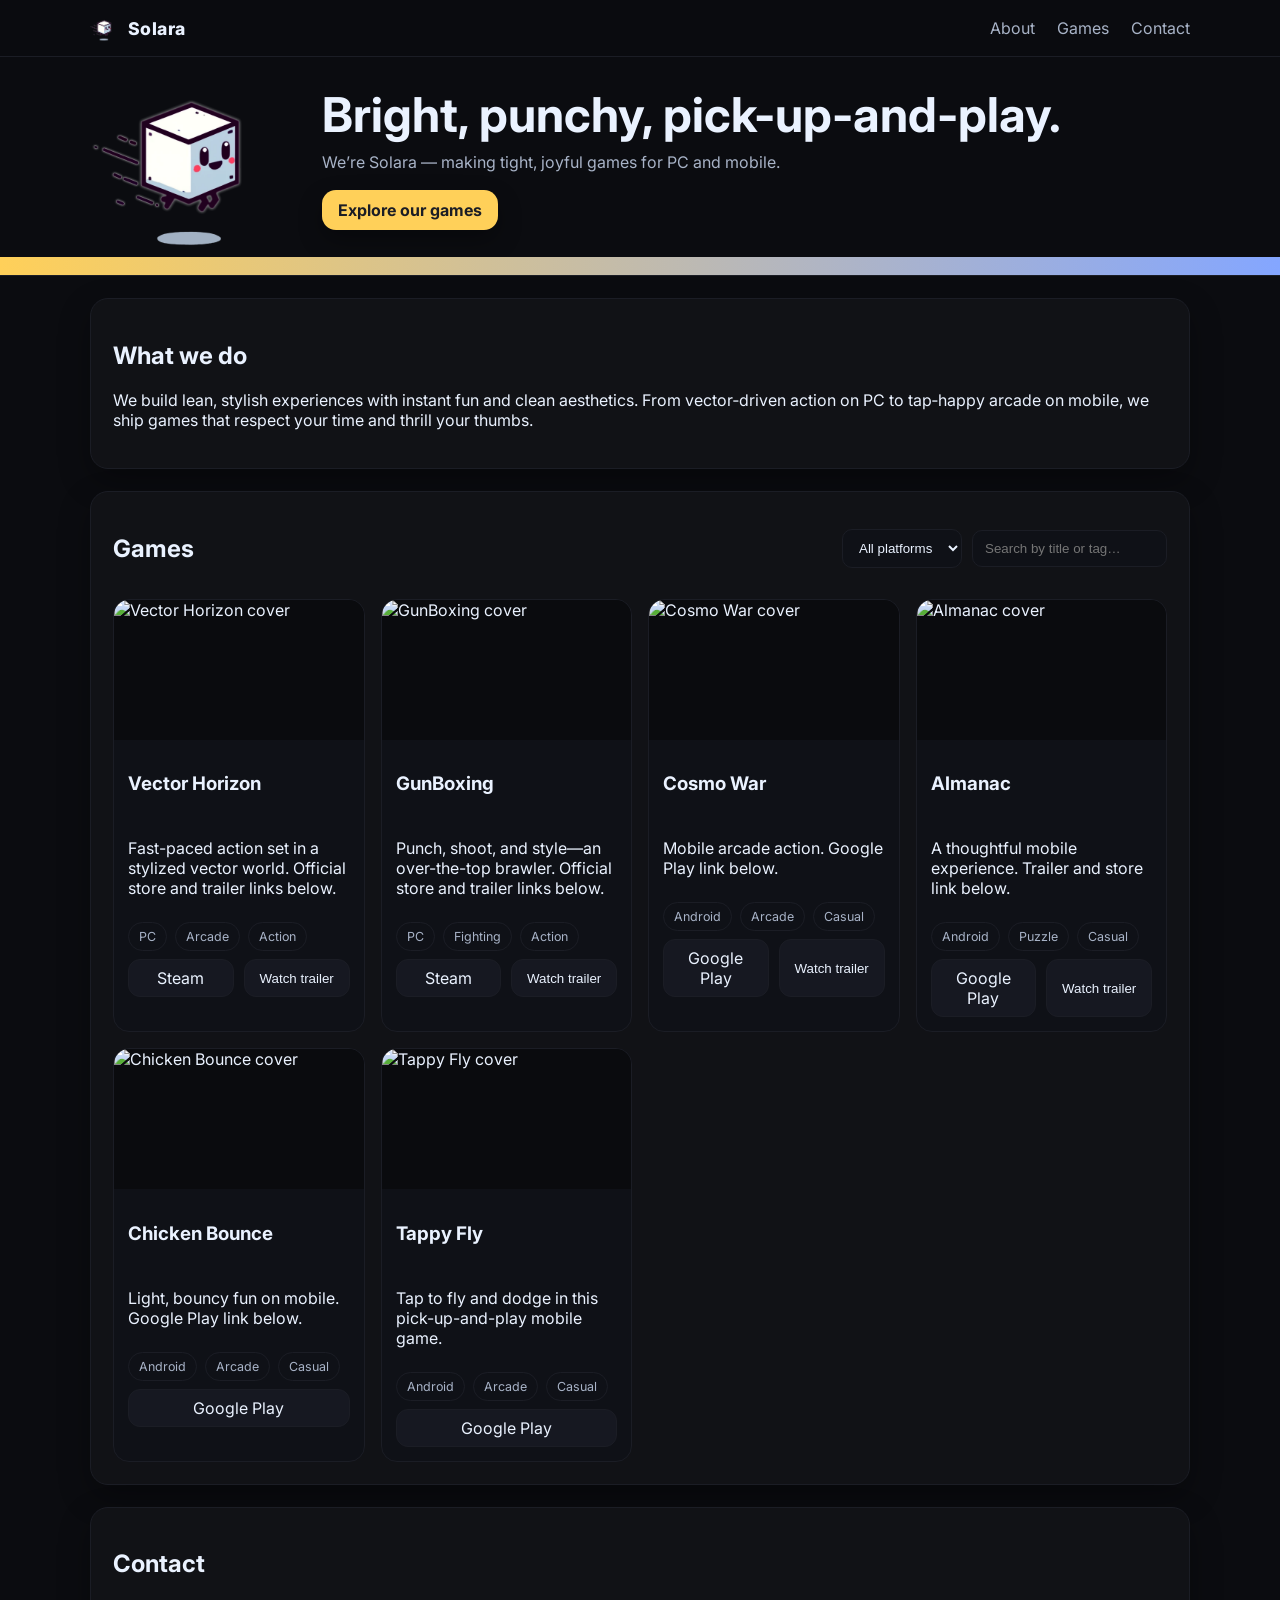
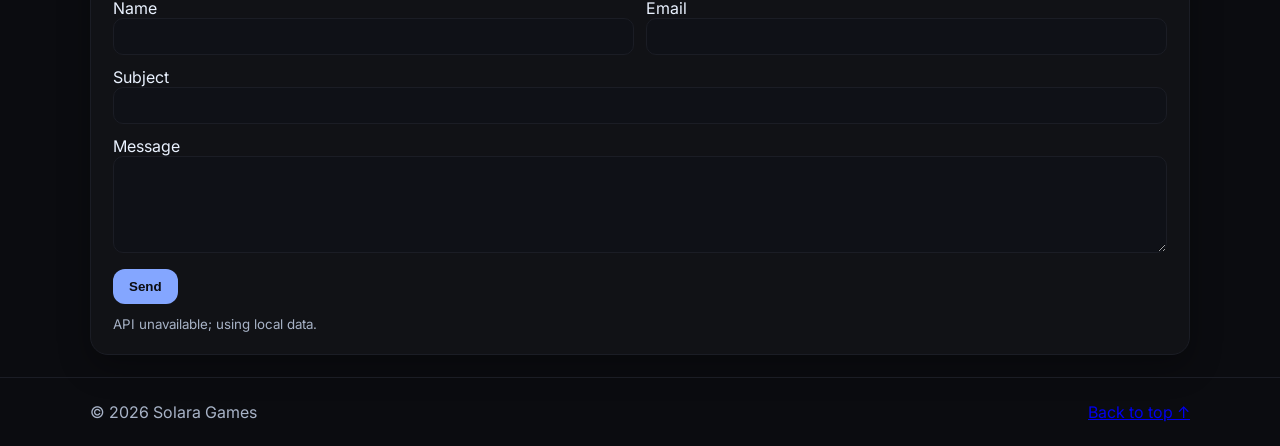
==== index.html @ 43b6ce70 "logo changes" ====
<!DOCTYPE html>
<html lang="en">

<head>
  <meta charset="UTF-8" />
  <meta name="viewport" content="width=device-width, initial-scale=1" />
  <title>Solara Games</title>
  <link rel="icon" sizes="32x32" href="assets/favicon-32.png" type="image/png">
  <link rel="icon" sizes="16x16" href="assets/favicon-16.png" type="image/png">
  <link rel="shortcut icon" href="assets/favicon.ico" type="image/x-icon">
  <link rel="preconnect" href="https://fonts.googleapis.com">
  <link rel="preconnect" href="https://fonts.gstatic.com" crossorigin>
  <link href="https://fonts.googleapis.com/css2?family=Inter:wght@300;400;600;800&display=swap" rel="stylesheet">
  <link rel="stylesheet" href="assets/styles.css" />
  <script defer src="config.js"></script>
  <script defer src="assets/app.js"></script>
</head>

<body>
  <header class="site-header">
    <div class="container nav">
      <div class="brand">
        <div class="brand">
          <img src="assets/solara-logo.png" alt="Solara logo" class="logo-img">
          <span class="name">Solara</span>
        </div>

      </div>
      <nav>
        <a href="#about">About</a>
        <a href="#games">Games</a>
        <a href="#contact">Contact</a>
      </nav>
    </div>
  </header>

<section class="hero">
  <div class="container">
    <img src="assets/solara-hero.png" alt="Solara Games logo" class="hero-logo">
    
    <div class="hero-text">
      <h1>Bright, punchy, pick-up-and-play.</h1>
      <p>We’re Solara — making tight, joyful games for PC and mobile.</p>
      <a class="cta" href="#games">Explore our games</a>
    </div>
  </div>
  <div class="gradient"></div>
</section>


  <main class="container">
    <section id="about" class="card">
      <h2>What we do</h2>
      <p>We build lean, stylish experiences with instant fun and clean aesthetics. From
        vector‑driven action on PC to tap‑happy arcade on mobile, we ship games that respect your time and thrill your
        thumbs.</p>
    </section>

    <section id="games" class="card">
      <div class="section-head">
        <h2>Games</h2>
        <div class="filters">
          <select id="platformFilter">
            <option value="">All platforms</option>
            <option value="PC">PC</option>
            <option value="Android">Android</option>
          </select>
          <input id="searchInput" type="search" placeholder="Search by title or tag…" />
        </div>
      </div>
      <div id="gamesGrid" class="grid"></div>
    </section>

    <section id="contact" class="card">
      <h2>Contact</h2>
      <form id="contactForm" class="contact-form">
        <div class="row">
          <label>Name
            <input name="name" required />
          </label>
          <label>Email
            <input name="email" type="email" required />
          </label>
        </div>
        <label>Subject
          <input name="subject" required />
        </label>
        <label>Message
          <textarea name="message" rows="5" required></textarea>
        </label>
        <button type="submit">Send</button>
        <small class="muted" id="contactHint">This form uses your API if configured, otherwise it won’t send.</small>
      </form>
    </section>
  </main>

  <footer class="site-footer">
    <div class="container">
      <span>© <span id="year"></span> Solara Games</span>
      <a href="#games">Back to top ↑</a>
    </div>
  </footer>

  <!-- Trailer modal -->
  <dialog id="trailerModal">
    <div class="modal-content">
      <button id="closeModal" aria-label="Close">✕</button>
      <div class="video-wrap">
        <iframe id="ytFrame" src="" title="YouTube video" frameborder="0"
          allow="accelerometer; autoplay; clipboard-write; encrypted-media; gyroscope; picture-in-picture; web-share"
          allowfullscreen></iframe>
      </div>
    </div>
  </dialog>
</body>

</html>
---- assets/styles.css ----
/* Minimal, clean aesthetic */
:root {
  --bg: #0b0c10;
  --card: #111216;
  --text: #eaf2ff;
  --muted: #a8b3c7;
  --brand: #ffd059;
  --brand-2: #84a6ff;
  --border: #1b1d25;
  --shadow: rgba(0,0,0,.3);
}

* { box-sizing: border-box; }
html, body { margin: 0; padding: 0; font-family: Inter, system-ui, -apple-system, Segoe UI, Roboto, Arial, sans-serif; background: var(--bg); color: var(--text); }

.container { width: min(1100px, 92vw); margin: 0 auto; }

.site-header {
  position: sticky; top: 0; backdrop-filter: blur(8px);
  background: color-mix(in oklab, var(--bg) 85%, transparent);
  border-bottom: 1px solid var(--border);
  z-index: 10;
}
.site-header .nav { display: flex; align-items: center; justify-content: space-between; padding: 14px 0; }
.brand { display: flex; align-items: center; gap: 10px; font-weight: 800; letter-spacing: .4px; }
.brand .logo { font-size: 1.3rem; }
.brand .name { font-size: 1.1rem; }
.site-header nav a { color: var(--muted); text-decoration: none; margin-left: 18px; }
.site-header nav a:hover { color: var(--text); }

.hero {
  position: relative; overflow: hidden; border-bottom: 1px solid var(--border);
}
/* .hero .container { padding: 82px 0 64px; } */
.hero h1 { font-size: clamp(1.8rem, 2.6vw + 1rem, 3rem); margin: 0 0 8px; }
.hero p { color: var(--muted); margin: 0 0 18px; max-width: 650px; }
.cta { display: inline-block; padding: 10px 16px; border-radius: 14px; background: var(--brand);
  color: #1b1d25; font-weight: 700; text-decoration: none; box-shadow: 0 10px 24px var(--shadow); }
.cta:hover { transform: translateY(-1px); }

.hero .gradient {
  height: 18px;
  background: linear-gradient(90deg, var(--brand), var(--brand-2));
  filter: blur(.5px);
}

.card {
  background: var(--card);
  border: 1px solid var(--border);
  border-radius: 18px;
  padding: 22px;
  margin: 22px 0;
  box-shadow: 0 12px 32px var(--shadow);
}

.section-head {
  display: flex; align-items: center; justify-content: space-between; gap: 12px; flex-wrap: wrap;
}
.filters { display: flex; gap: 10px; align-items: center; }
.filters select, .filters input {
  background: #0f1117; color: var(--text); border: 1px solid var(--border); border-radius: 10px; padding: 10px 12px;
}

.grid {
  display: grid;
  grid-template-columns: repeat(auto-fit, minmax(240px, 1fr));
  gap: 16px;
  margin-top: 16px;
}

.game-card {
  background: #0f1117;
  border: 1px solid var(--border);
  border-radius: 16px;
  overflow: hidden;
  display: flex; flex-direction: column;
}
.game-card img {
  width: 100%; height: 140px; object-fit: cover; background: #0a0b0e;
}
.game-card .content { padding: 14px; display: flex; flex-direction: column; gap: 8px; }
.badges { display: flex; gap: 8px; flex-wrap: wrap; }
.badge {
  font-size: .78rem; padding: 6px 10px; border-radius: 999px; border: 1px solid var(--border); color: var(--muted);
}
.actions { margin-top: auto; display: flex; gap: 10px; }
.actions a, .actions button {
  flex: 1; text-align: center; text-decoration: none; background: #161821; color: var(--text);
  border: 1px solid var(--border); border-radius: 12px; padding: 8px 12px; cursor: pointer;
}
.actions a:hover, .actions button:hover { background: #1b1e2a; }

.contact-form { display: flex; flex-direction: column; gap: 12px; }
.contact-form .row { display: grid; grid-template-columns: 1fr 1fr; gap: 12px; }
.contact-form input, .contact-form textarea {
  width: 100%; background: #0f1117; color: var(--text); border: 1px solid var(--border); border-radius: 10px; padding: 10px 12px;
}
.contact-form button {
  align-self: start; padding: 10px 16px; border-radius: 12px; background: var(--brand-2);
  color: #0b0c10; border: none; font-weight: 700; cursor: pointer;
}
.contact-form button:hover { filter: brightness(1.05); }
.muted { color: var(--muted); }

.site-footer {
  border-top: 1px solid var(--border);
  color: var(--muted);
}
.site-footer .container { display: flex; align-items: center; justify-content: space-between; padding: 24px 0; }

/* Modal */
#trailerModal::backdrop { background: rgba(0,0,0,.7); }
#trailerModal { border: none; width: min(940px, 94vw); background: transparent; }
.modal-content { background: var(--card); border: 1px solid var(--border); border-radius: 16px; padding: 0; overflow: hidden; }
#closeModal { position: absolute; margin: 10px; right: 10px; z-index: 2; border: 1px solid var(--border); border-radius: 99px; background: #0f1117; color: var(--text); cursor: pointer; }
.video-wrap { position: relative; padding-top: 56.25%; }
.video-wrap iframe { position: absolute; inset: 0; width: 100%; height: 100%; }

@media (max-width: 680px) {
  .contact-form .row { grid-template-columns: 1fr; }
}

.logo-img {
  height: 28px; /* adjust as needed */
  width: auto;
}

/* .hero-logo {
  max-height: 200px; 
  display: block;
  margin: 0 auto 1.5rem auto; 
} */

.hero .container {
  display: flex;
  align-items: center; /* vertically center the image & text */
  gap: 2rem; /* space between image and text */
}

.hero-logo {
  max-height: 200px;
  margin: 0; /* remove auto-centering from before */
}

.hero-text {
  flex: 1; /* let the text take up remaining space */
}
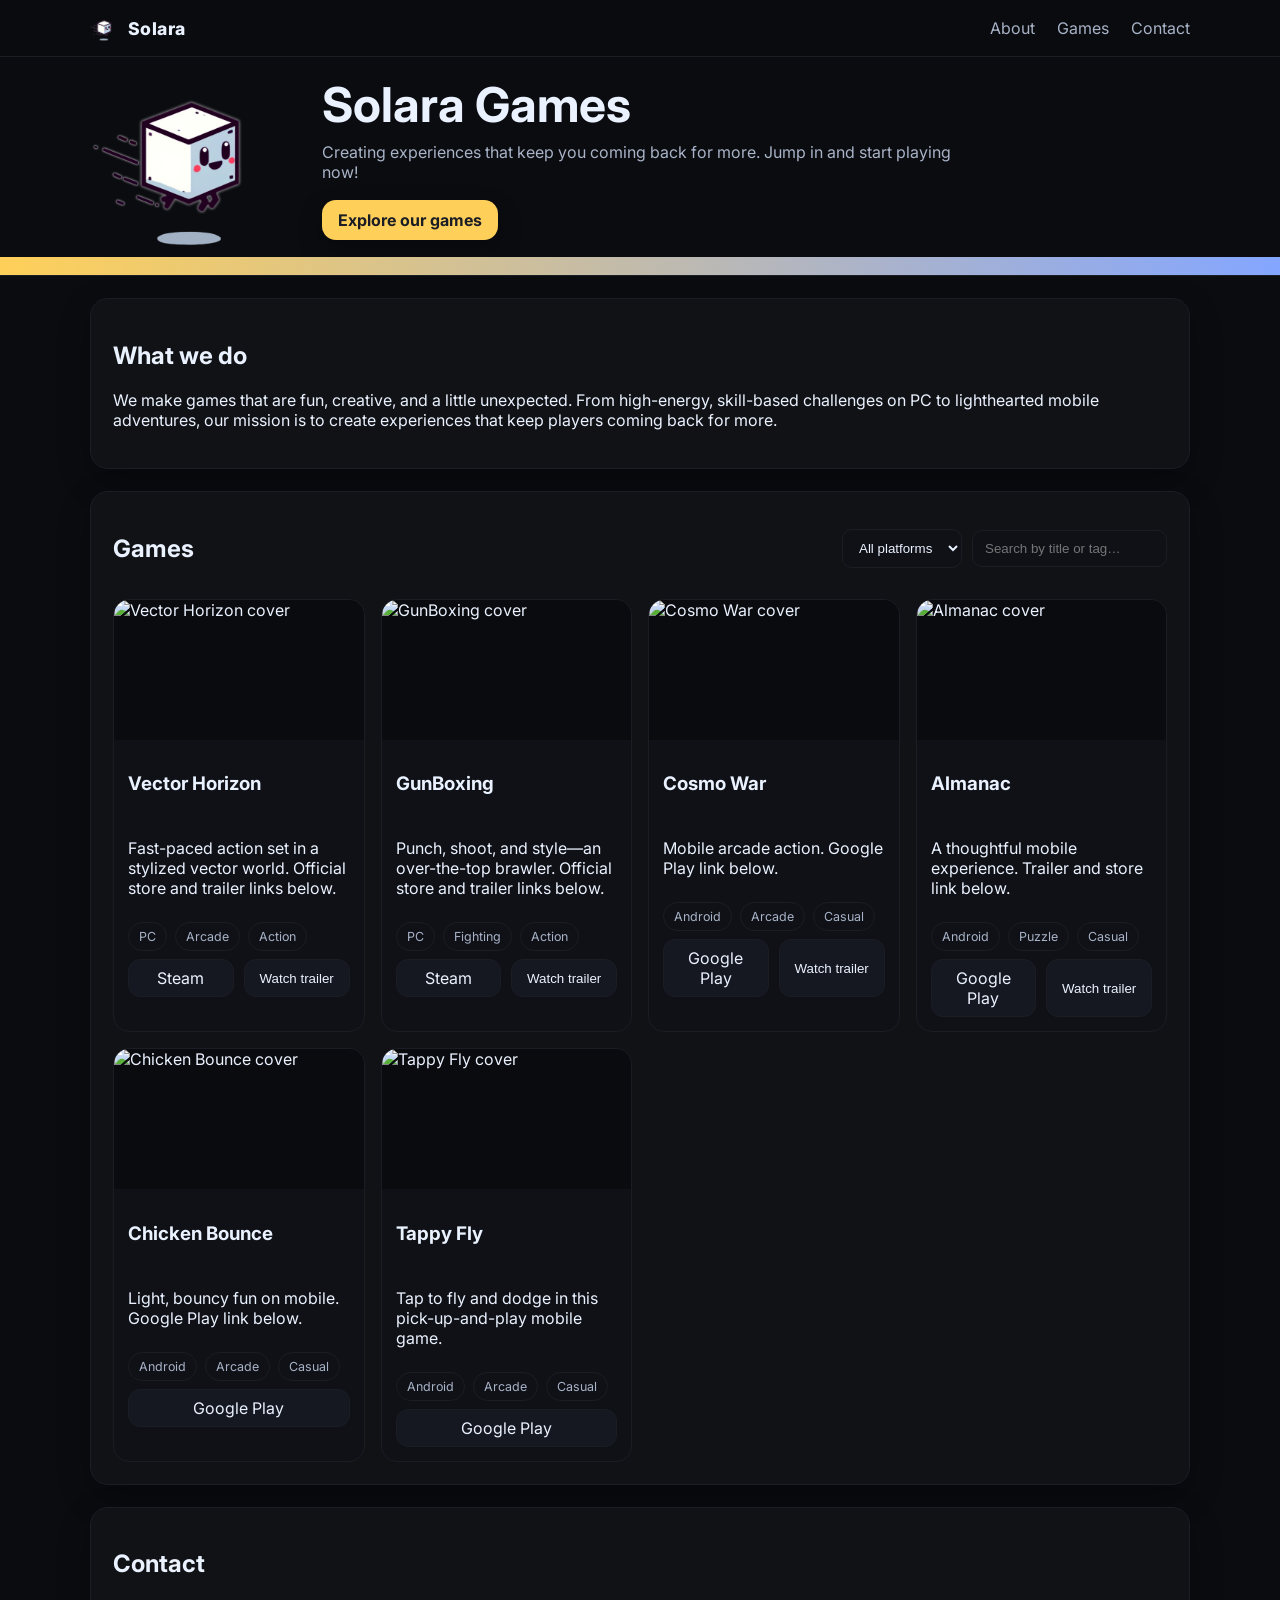
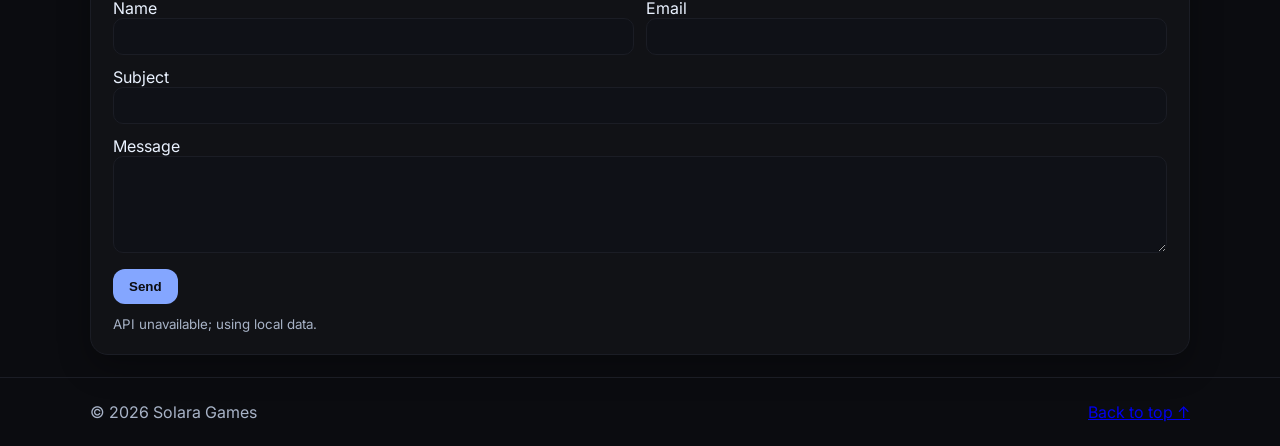
==== commit 21494836: "updated creative texts" ====
--- a/index.html
+++ b/index.html
@@ -39,8 +39,8 @@
     <img src="assets/solara-hero.png" alt="Solara Games logo" class="hero-logo">
     
     <div class="hero-text">
-      <h1>Bright, punchy, pick-up-and-play.</h1>
-      <p>We’re Solara — making tight, joyful games for PC and mobile.</p>
+      <h1>Solara Games</h1>
+      <p>Creating experiences that keep you coming back for more. Jump in and start playing now!</p>
       <a class="cta" href="#games">Explore our games</a>
     </div>
   </div>
@@ -51,9 +51,7 @@
   <main class="container">
     <section id="about" class="card">
       <h2>What we do</h2>
-      <p>We build lean, stylish experiences with instant fun and clean aesthetics. From
-        vector‑driven action on PC to tap‑happy arcade on mobile, we ship games that respect your time and thrill your
-        thumbs.</p>
+      <p>We make games that are fun, creative, and a little unexpected. From high-energy, skill-based challenges on PC to lighthearted mobile adventures, our mission is to create experiences that keep players coming back for more.</p>
     </section>
 
     <section id="games" class="card">
@@ -114,4 +112,4 @@
   </dialog>
 </body>
 
-</html>+</html>
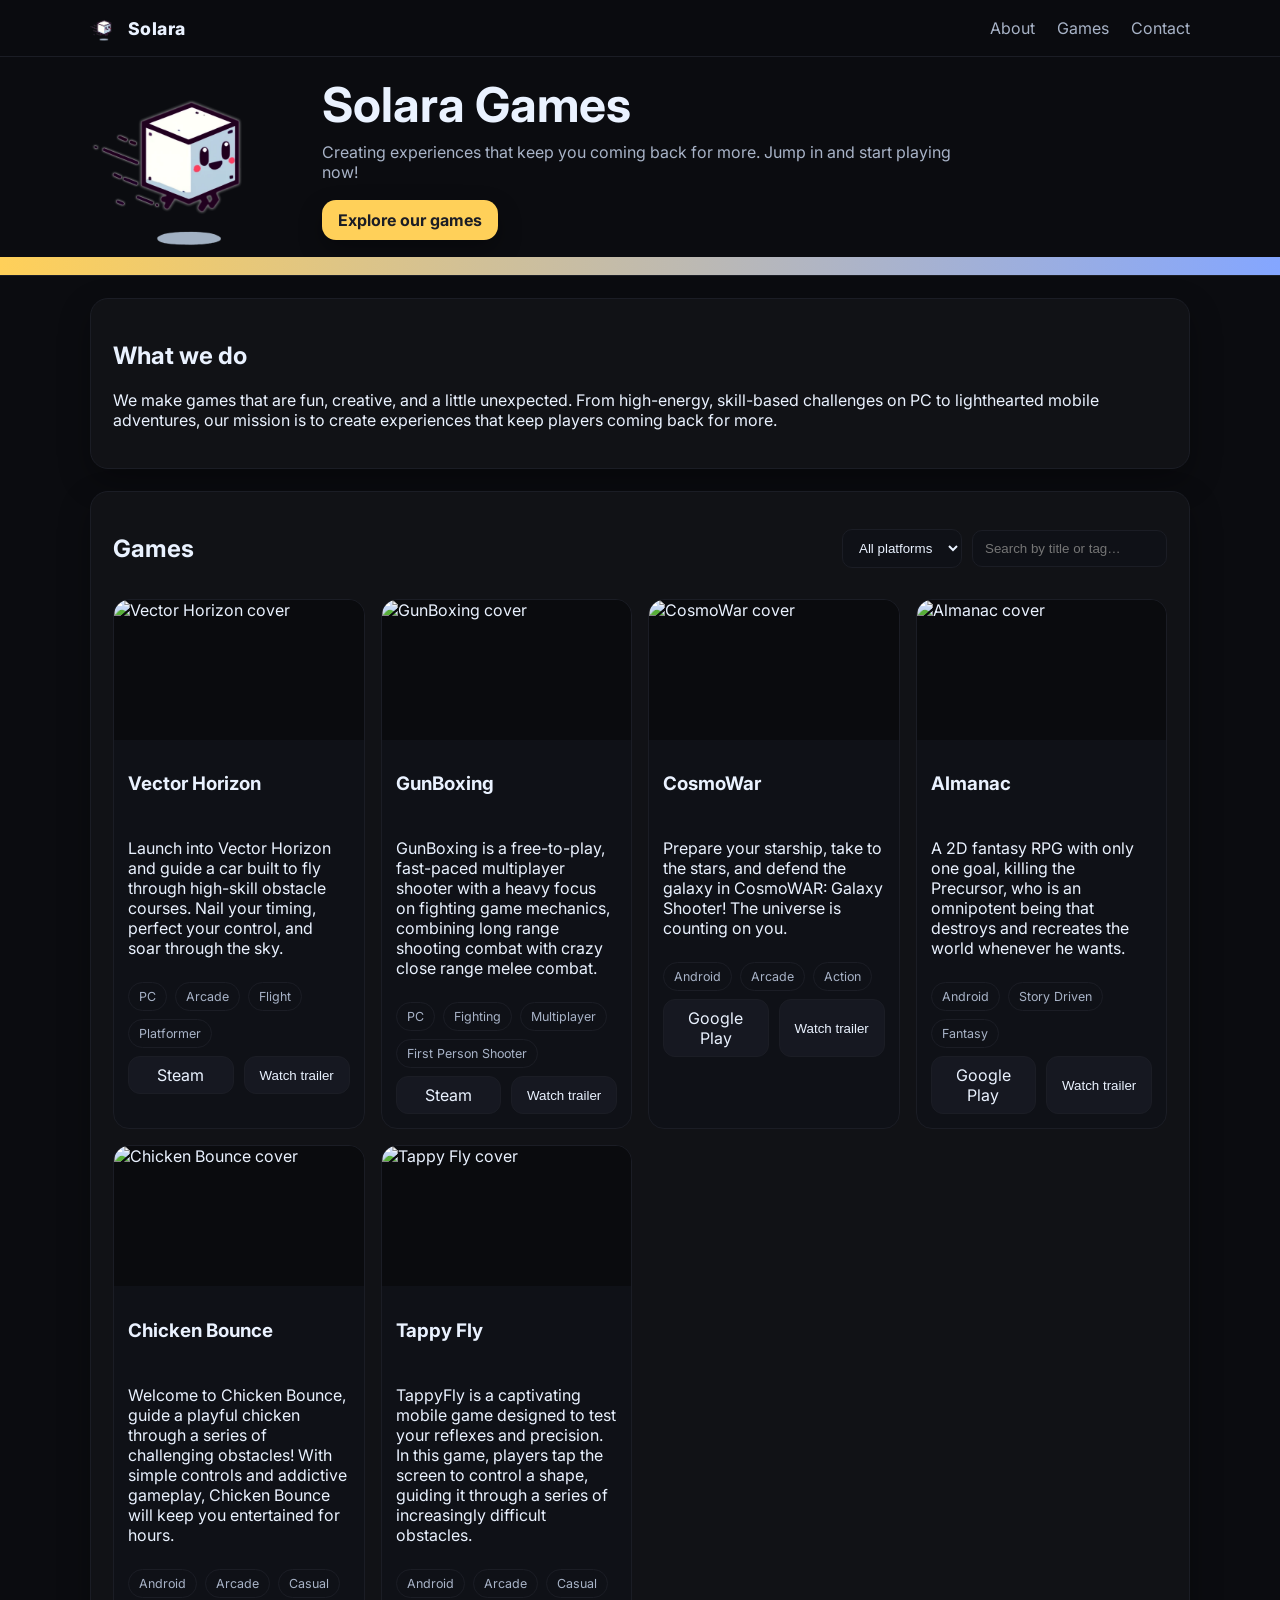
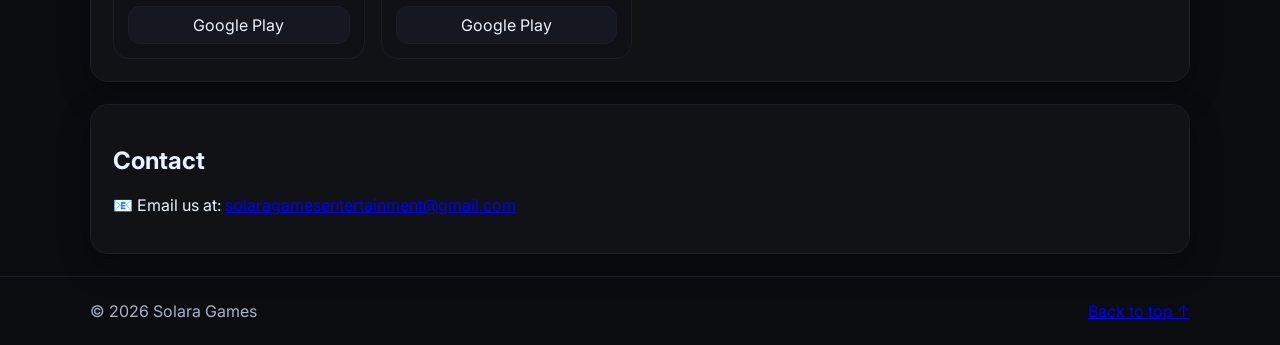
==== commit 5970deda: "removed backend dependency" ====
--- a/index.html
+++ b/index.html
@@ -34,24 +34,26 @@
     </div>
   </header>
 
-<section class="hero">
-  <div class="container">
-    <img src="assets/solara-hero.png" alt="Solara Games logo" class="hero-logo">
-    
-    <div class="hero-text">
-      <h1>Solara Games</h1>
-      <p>Creating experiences that keep you coming back for more. Jump in and start playing now!</p>
-      <a class="cta" href="#games">Explore our games</a>
+  <section class="hero">
+    <div class="container">
+      <img src="assets/solara-hero.png" alt="Solara Games logo" class="hero-logo">
+
+      <div class="hero-text">
+        <h1>Solara Games</h1>
+        <p>Creating experiences that keep you coming back for more. Jump in and start playing now!</p>
+        <a class="cta" href="#games">Explore our games</a>
+      </div>
     </div>
-  </div>
-  <div class="gradient"></div>
-</section>
+    <div class="gradient"></div>
+  </section>
 
 
   <main class="container">
     <section id="about" class="card">
       <h2>What we do</h2>
-      <p>We make games that are fun, creative, and a little unexpected. From high-energy, skill-based challenges on PC to lighthearted mobile adventures, our mission is to create experiences that keep players coming back for more.</p>
+      <p>We make games that are fun, creative, and a little unexpected. From high-energy, skill-based challenges on PC
+        to lighthearted mobile adventures, our mission is to create experiences that keep players coming back for more.
+      </p>
     </section>
 
     <section id="games" class="card">
@@ -71,24 +73,11 @@
 
     <section id="contact" class="card">
       <h2>Contact</h2>
-      <form id="contactForm" class="contact-form">
-        <div class="row">
-          <label>Name
-            <input name="name" required />
-          </label>
-          <label>Email
-            <input name="email" type="email" required />
-          </label>
-        </div>
-        <label>Subject
-          <input name="subject" required />
-        </label>
-        <label>Message
-          <textarea name="message" rows="5" required></textarea>
-        </label>
-        <button type="submit">Send</button>
-        <small class="muted" id="contactHint">This form uses your API if configured, otherwise it won’t send.</small>
-      </form>
+      <p>📧 Email us at:
+        <a href="mailto:solaragamesentertainment@gmail.com">
+          solaragamesentertainment@gmail.com
+        </a>
+      </p>
     </section>
   </main>
 
@@ -112,4 +101,4 @@
   </dialog>
 </body>
 
-</html>
+</html>
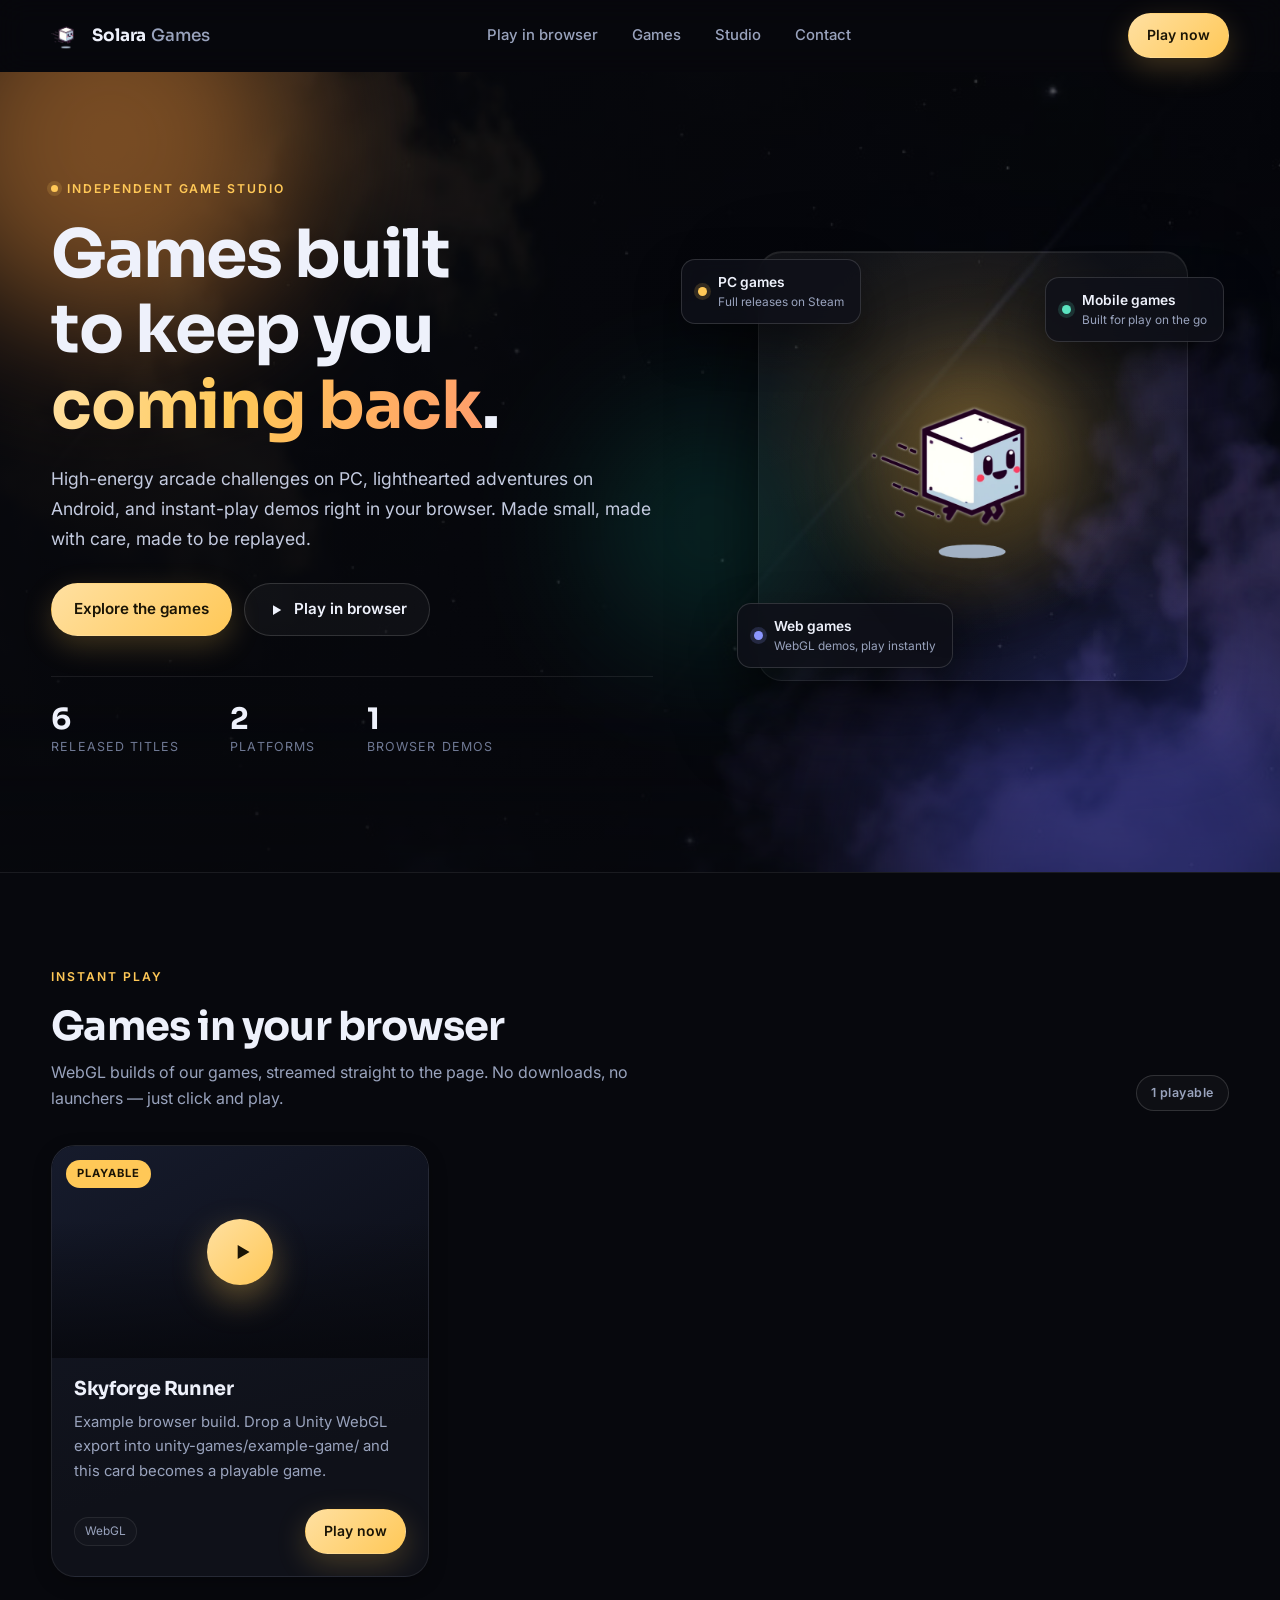
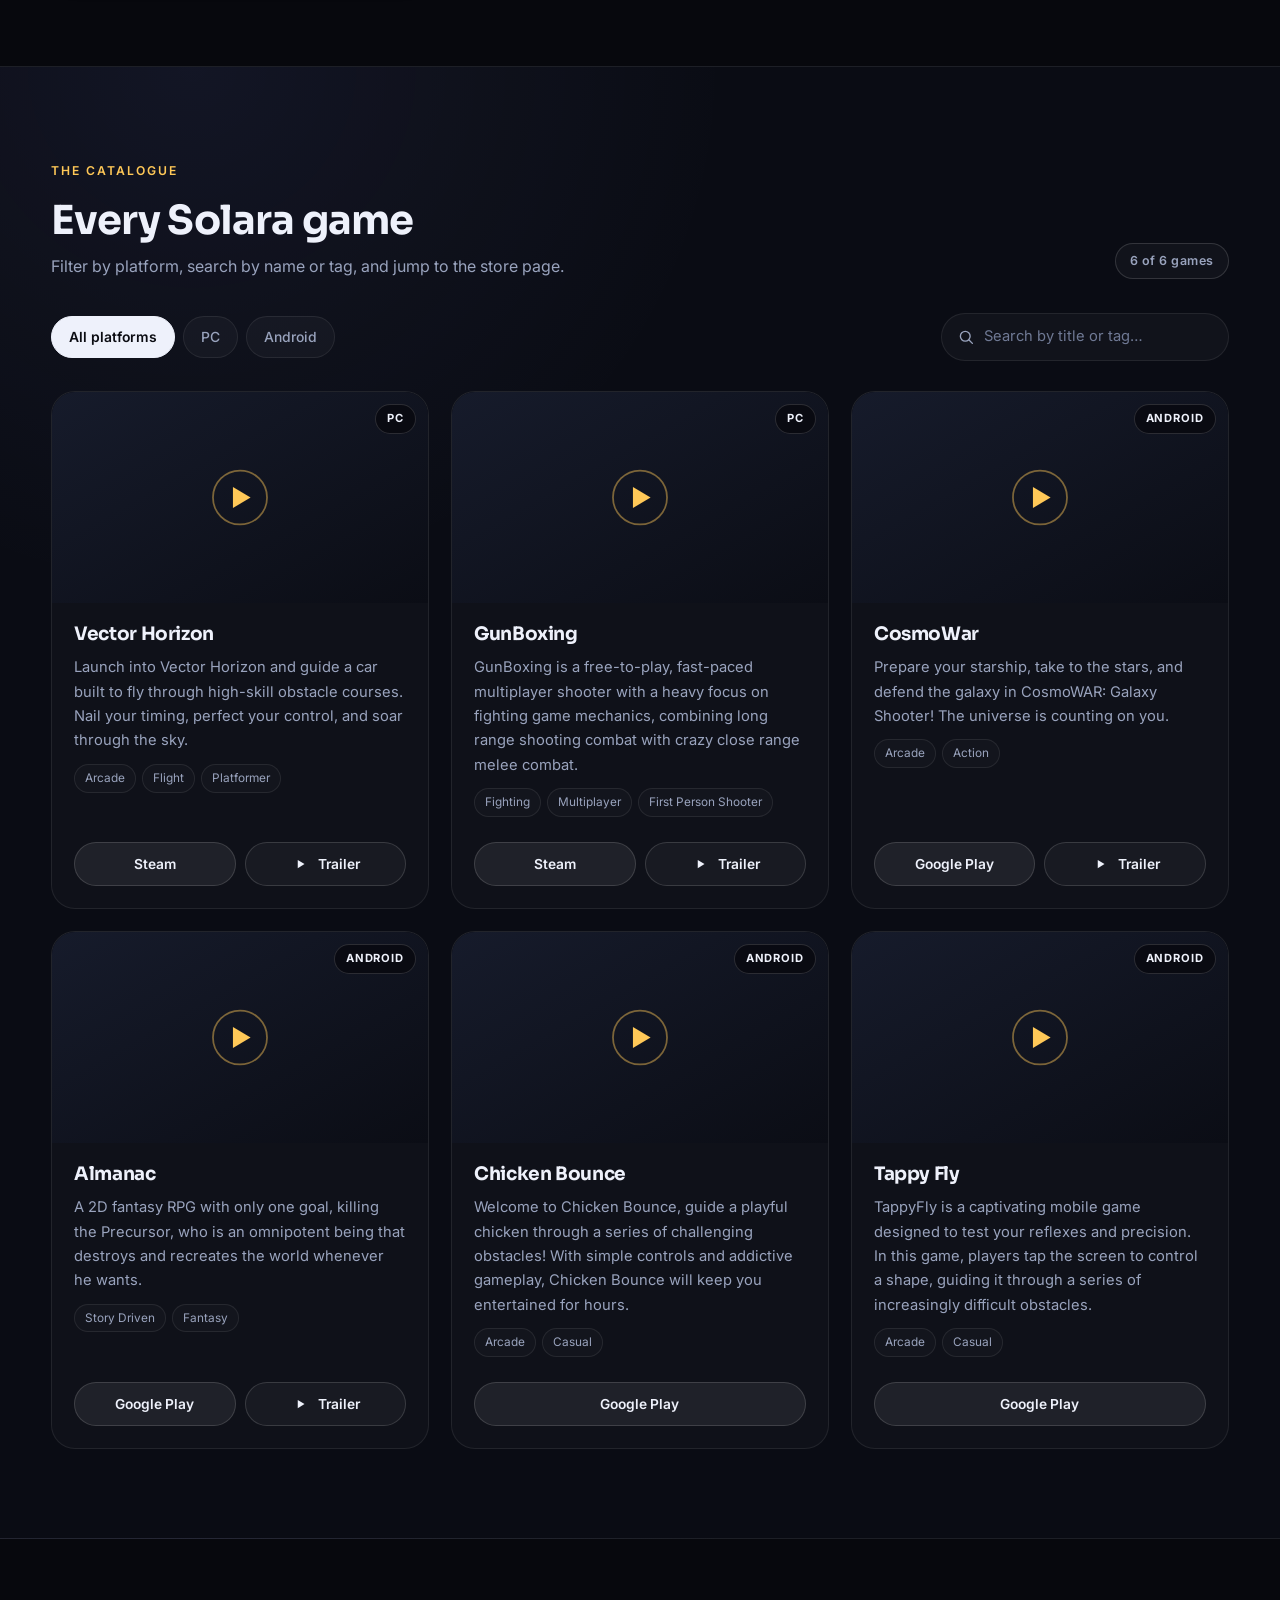
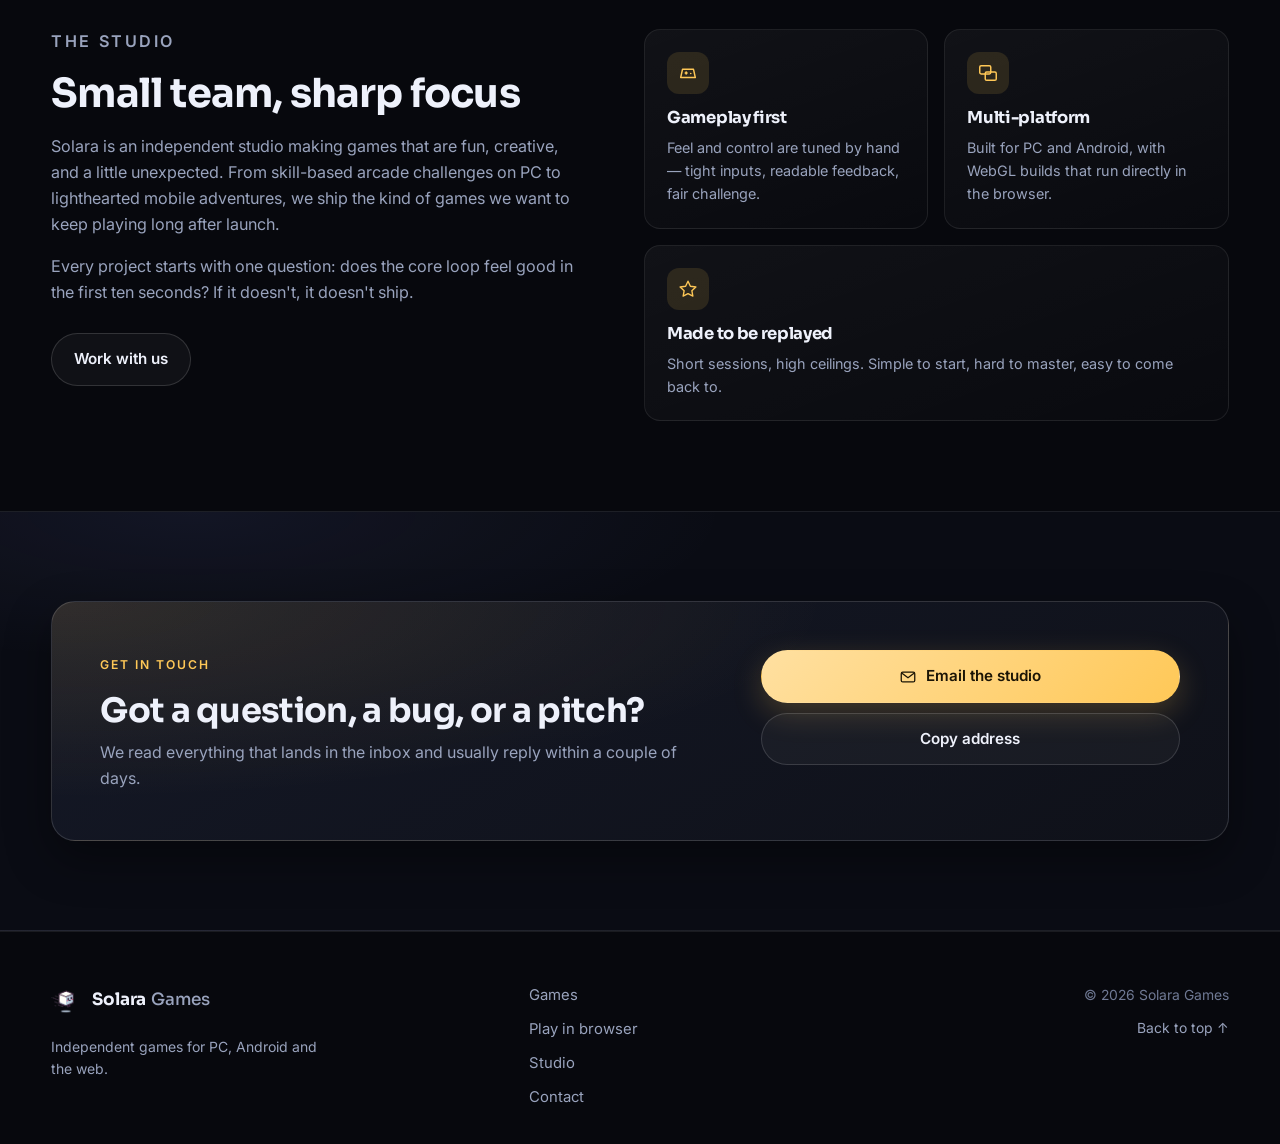
==== commit 766d9d2e: "new layout" ====
--- a/index.html
+++ b/index.html
@@ -4,94 +4,292 @@
 <head>
   <meta charset="UTF-8" />
   <meta name="viewport" content="width=device-width, initial-scale=1" />
-  <title>Solara Games</title>
+  <title>Solara Games — Independent game studio</title>
+  <meta name="description"
+    content="Solara Games is an independent studio building high-energy arcade games for PC, Android and the browser." />
+  <meta name="theme-color" content="#07080d" />
   <link rel="icon" sizes="32x32" href="assets/favicon-32.png" type="image/png">
   <link rel="icon" sizes="16x16" href="assets/favicon-16.png" type="image/png">
   <link rel="shortcut icon" href="assets/favicon.ico" type="image/x-icon">
   <link rel="preconnect" href="https://fonts.googleapis.com">
   <link rel="preconnect" href="https://fonts.gstatic.com" crossorigin>
-  <link href="https://fonts.googleapis.com/css2?family=Inter:wght@300;400;600;800&display=swap" rel="stylesheet">
+  <link
+    href="https://fonts.googleapis.com/css2?family=Inter:wght@300;400;500;600;700&family=Sora:wght@500;600;700;800&display=swap"
+    rel="stylesheet">
   <link rel="stylesheet" href="assets/styles.css" />
   <script defer src="config.js"></script>
   <script defer src="assets/app.js"></script>
 </head>
 
 <body>
-  <header class="site-header">
+  <a class="skip-link" href="#main">Skip to content</a>
+
+  <header class="site-header" id="siteHeader">
     <div class="container nav">
-      <div class="brand">
-        <div class="brand">
-          <img src="assets/solara-logo.png" alt="Solara logo" class="logo-img">
-          <span class="name">Solara</span>
-        </div>
-
-      </div>
-      <nav>
-        <a href="#about">About</a>
+      <a class="brand" href="#top" aria-label="Solara Games home">
+        <img src="assets/solara-logo.png" alt="" class="logo-img">
+        <span class="name">Solara<span class="name-thin">Games</span></span>
+      </a>
+
+      <nav class="nav-links" id="navLinks">
+        <a href="#play">Play in browser</a>
         <a href="#games">Games</a>
+        <a href="#about">Studio</a>
         <a href="#contact">Contact</a>
       </nav>
+
+      <div class="nav-actions">
+        <a class="btn btn-primary btn-sm" href="#play">Play now</a>
+        <button class="nav-toggle" id="navToggle" aria-label="Toggle menu" aria-expanded="false"
+          aria-controls="navLinks">
+          <span></span><span></span><span></span>
+        </button>
+      </div>
     </div>
   </header>
 
-  <section class="hero">
-    <div class="container">
-      <img src="assets/solara-hero.png" alt="Solara Games logo" class="hero-logo">
-
-      <div class="hero-text">
-        <h1>Solara Games</h1>
-        <p>Creating experiences that keep you coming back for more. Jump in and start playing now!</p>
-        <a class="cta" href="#games">Explore our games</a>
-      </div>
-    </div>
-    <div class="gradient"></div>
+  <section class="hero" id="top">
+    <div class="hero-bg" aria-hidden="true"></div>
+    <div class="hero-orbs" aria-hidden="true">
+      <span class="orb orb-1"></span>
+      <span class="orb orb-2"></span>
+      <span class="orb orb-3"></span>
+    </div>
+
+    <div class="container hero-inner">
+      <div class="hero-copy">
+        <p class="eyebrow"><span class="dot"></span>Independent game studio</p>
+        <h1>Games built to keep you <span class="grad-text">coming back</span>.</h1>
+        <p class="lede">
+          High-energy arcade challenges on PC, lighthearted adventures on Android, and instant-play
+          demos right in your browser. Made small, made with care, made to be replayed.
+        </p>
+        <div class="hero-cta">
+          <a class="btn btn-primary" href="#games">Explore the games</a>
+          <a class="btn btn-ghost" href="#play">
+            <svg viewBox="0 0 24 24" aria-hidden="true" class="icon">
+              <path d="M8 5.5v13l11-6.5-11-6.5Z" fill="currentColor" />
+            </svg>
+            Play in browser
+          </a>
+        </div>
+        <dl class="hero-stats">
+          <div>
+            <dt>Released titles</dt>
+            <dd id="statTitles">—</dd>
+          </div>
+          <div>
+            <dt>Platforms</dt>
+            <dd id="statPlatforms">—</dd>
+          </div>
+          <div>
+            <dt>Browser demos</dt>
+            <dd id="statWeb">—</dd>
+          </div>
+        </dl>
+      </div>
+
+      <div class="hero-art">
+        <div class="art-frame">
+          <img src="assets/solara-hero.png" alt="Solara Games artwork" class="hero-logo">
+          <div class="art-glow" aria-hidden="true"></div>
+        </div>
+        <div class="float-card float-a">
+          <span class="float-dot"></span>
+          <div>
+            <strong>PC games</strong>
+            <small>Full releases on Steam</small>
+          </div>
+        </div>
+        <div class="float-card float-c">
+          <span class="float-dot alt"></span>
+          <div>
+            <strong>Mobile games</strong>
+            <small>Built for play on the go</small>
+          </div>
+        </div>
+        <div class="float-card float-b">
+          <span class="float-dot web"></span>
+          <div>
+            <strong>Web games</strong>
+            <small>WebGL demos, play instantly</small>
+          </div>
+        </div>
+      </div>
+    </div>
   </section>
 
-
-  <main class="container">
-    <section id="about" class="card">
-      <h2>What we do</h2>
-      <p>We make games that are fun, creative, and a little unexpected. From high-energy, skill-based challenges on PC
-        to lighthearted mobile adventures, our mission is to create experiences that keep players coming back for more.
-      </p>
+  <main id="main">
+    <!-- Browser / Unity WebGL games -->
+    <section class="section" id="play">
+      <div class="container">
+        <div class="section-head">
+          <div>
+            <p class="eyebrow">Instant play</p>
+            <h2>Games in your browser</h2>
+            <p class="section-lede">
+              WebGL builds of our games, streamed straight to the page. No downloads, no launchers —
+              just click and play.
+            </p>
+          </div>
+          <span class="pill" id="webCount">0 playable</span>
+        </div>
+
+        <div class="web-grid" id="webGrid"></div>
+        <p class="empty-state" id="webEmpty" hidden>
+          No browser builds are published right now. New WebGL demos land here first.
+        </p>
+      </div>
     </section>
 
-    <section id="games" class="card">
-      <div class="section-head">
-        <h2>Games</h2>
-        <div class="filters">
-          <select id="platformFilter">
-            <option value="">All platforms</option>
-            <option value="PC">PC</option>
-            <option value="Android">Android</option>
-          </select>
-          <input id="searchInput" type="search" placeholder="Search by title or tag…" />
-        </div>
-      </div>
-      <div id="gamesGrid" class="grid"></div>
+    <!-- Games catalogue -->
+    <section class="section section-alt" id="games">
+      <div class="container">
+        <div class="section-head">
+          <div>
+            <p class="eyebrow">The catalogue</p>
+            <h2>Every Solara game</h2>
+            <p class="section-lede">Filter by platform, search by name or tag, and jump to the store page.</p>
+          </div>
+          <span class="pill" id="resultCount">—</span>
+        </div>
+
+        <div class="toolbar">
+          <div class="chips" id="platformChips" role="tablist" aria-label="Filter by platform"></div>
+          <label class="search">
+            <svg viewBox="0 0 24 24" aria-hidden="true" class="icon">
+              <circle cx="11" cy="11" r="6.5" fill="none" stroke="currentColor" stroke-width="1.8" />
+              <path d="m16 16 4.5 4.5" fill="none" stroke="currentColor" stroke-width="1.8"
+                stroke-linecap="round" />
+            </svg>
+            <input id="searchInput" type="search" placeholder="Search by title or tag…"
+              aria-label="Search games by title or tag" autocomplete="off" />
+          </label>
+        </div>
+
+        <div id="gamesGrid" class="grid"></div>
+        <p class="empty-state" id="gamesEmpty" hidden>No games match that filter. Try another platform or clear the
+          search.</p>
+      </div>
     </section>
 
-    <section id="contact" class="card">
-      <h2>Contact</h2>
-      <p>📧 Email us at:
-        <a href="mailto:solaragamesentertainment@gmail.com">
-          solaragamesentertainment@gmail.com
-        </a>
-      </p>
+    <!-- Studio -->
+    <section class="section" id="about">
+      <div class="container">
+        <div class="studio">
+          <div class="studio-copy">
+            <p class="eyebrow">The studio</p>
+            <h2>Small team, sharp focus</h2>
+            <p>
+              Solara is an independent studio making games that are fun, creative, and a little unexpected.
+              From skill-based arcade challenges on PC to lighthearted mobile adventures, we ship the kind of
+              games we want to keep playing long after launch.
+            </p>
+            <p>
+              Every project starts with one question: does the core loop feel good in the first ten seconds?
+              If it doesn't, it doesn't ship.
+            </p>
+            <a class="btn btn-ghost" href="#contact">Work with us</a>
+          </div>
+
+          <div class="studio-cards">
+            <article class="feature">
+              <span class="feature-icon" aria-hidden="true">
+                <svg viewBox="0 0 24 24">
+                  <path d="M6 8h12l2 9H4l2-9Z" fill="none" stroke="currentColor" stroke-width="1.6"
+                    stroke-linejoin="round" />
+                  <path d="M9 12h2M10 11v2M15 12.5h.01" fill="none" stroke="currentColor" stroke-width="1.8"
+                    stroke-linecap="round" />
+                </svg>
+              </span>
+              <h3>Gameplay first</h3>
+              <p>Feel and control are tuned by hand — tight inputs, readable feedback, fair challenge.</p>
+            </article>
+            <article class="feature">
+              <span class="feature-icon" aria-hidden="true">
+                <svg viewBox="0 0 24 24">
+                  <rect x="3" y="4" width="12" height="9" rx="1.5" fill="none" stroke="currentColor"
+                    stroke-width="1.6" />
+                  <rect x="9" y="11" width="12" height="9" rx="1.5" fill="none" stroke="currentColor"
+                    stroke-width="1.6" />
+                </svg>
+              </span>
+              <h3>Multi-platform</h3>
+              <p>Built for PC and Android, with WebGL builds that run directly in the browser.</p>
+            </article>
+            <article class="feature">
+              <span class="feature-icon" aria-hidden="true">
+                <svg viewBox="0 0 24 24">
+                  <path d="M12 3.5 14.6 9l6 .8-4.4 4.1 1.1 5.9L12 17l-5.3 2.8 1.1-5.9L3.4 9.8 9.4 9 12 3.5Z"
+                    fill="none" stroke="currentColor" stroke-width="1.5" stroke-linejoin="round" />
+                </svg>
+              </span>
+              <h3>Made to be replayed</h3>
+              <p>Short sessions, high ceilings. Simple to start, hard to master, easy to come back to.</p>
+            </article>
+          </div>
+        </div>
+      </div>
+    </section>
+
+    <!-- Contact -->
+    <section class="section section-alt" id="contact">
+      <div class="container">
+        <div class="contact-panel">
+          <div>
+            <p class="eyebrow">Get in touch</p>
+            <h2>Got a question, a bug, or a pitch?</h2>
+            <p class="section-lede">We read everything that lands in the inbox and usually reply within a couple of
+              days.</p>
+          </div>
+          <div class="contact-actions">
+            <a class="btn btn-primary" href="mailto:solaragamesentertainment@gmail.com">
+              <svg viewBox="0 0 24 24" aria-hidden="true" class="icon">
+                <rect x="3" y="5.5" width="18" height="13" rx="2" fill="none" stroke="currentColor"
+                  stroke-width="1.7" />
+                <path d="m4 7 8 6 8-6" fill="none" stroke="currentColor" stroke-width="1.7" />
+              </svg>
+              Email the studio
+            </a>
+            <button class="btn btn-ghost" id="copyEmail" data-email="solaragamesentertainment@gmail.com">
+              Copy address
+            </button>
+            <p class="muted small" id="copyStatus" aria-live="polite"></p>
+          </div>
+        </div>
+      </div>
     </section>
   </main>
 
   <footer class="site-footer">
-    <div class="container">
-      <span>© <span id="year"></span> Solara Games</span>
-      <a href="#games">Back to top ↑</a>
+    <div class="container footer-inner">
+      <div class="footer-brand">
+        <a class="brand" href="#top">
+          <img src="assets/solara-logo.png" alt="" class="logo-img">
+          <span class="name">Solara<span class="name-thin">Games</span></span>
+        </a>
+        <p class="muted small">Independent games for PC, Android and the web.</p>
+      </div>
+      <nav class="footer-nav" aria-label="Footer">
+        <a href="#games">Games</a>
+        <a href="#play">Play in browser</a>
+        <a href="#about">Studio</a>
+        <a href="#contact">Contact</a>
+      </nav>
+      <div class="footer-meta">
+        <span>© <span id="year"></span> Solara Games</span>
+        <a href="#top">Back to top ↑</a>
+      </div>
     </div>
   </footer>
 
   <!-- Trailer modal -->
-  <dialog id="trailerModal">
-    <div class="modal-content">
-      <button id="closeModal" aria-label="Close">✕</button>
+  <dialog id="trailerModal" class="modal">
+    <div class="modal-shell">
+      <div class="modal-bar">
+        <span class="modal-title" id="trailerTitle">Trailer</span>
+        <button class="icon-btn" data-close-trailer aria-label="Close trailer">✕</button>
+      </div>
       <div class="video-wrap">
         <iframe id="ytFrame" src="" title="YouTube video" frameborder="0"
           allow="accelerometer; autoplay; clipboard-write; encrypted-media; gyroscope; picture-in-picture; web-share"
@@ -99,6 +297,38 @@
       </div>
     </div>
   </dialog>
+
+  <!-- WebGL player -->
+  <dialog id="playerModal" class="modal player-modal">
+    <div class="modal-shell player-shell">
+      <div class="modal-bar">
+        <span class="modal-title" id="playerTitle">Game</span>
+        <div class="player-controls">
+          <button class="icon-btn wide" id="playerFullscreen" aria-label="Toggle fullscreen">
+            <svg viewBox="0 0 24 24" aria-hidden="true">
+              <path d="M4 9V4h5M15 4h5v5M20 15v5h-5M9 20H4v-5" fill="none" stroke="currentColor"
+                stroke-width="1.8" stroke-linecap="round" stroke-linejoin="round" />
+            </svg>
+          </button>
+          <button class="icon-btn" id="playerClose" aria-label="Close game">✕</button>
+        </div>
+      </div>
+      <div class="player-stage" id="playerStage">
+        <iframe id="playerFrame" src="" title="Playable game"
+          allow="fullscreen; gamepad; autoplay; clipboard-write; encrypted-media; accelerometer; gyroscope"></iframe>
+        <div class="player-overlay" id="playerOverlay">
+          <span class="spinner" aria-hidden="true"></span>
+          <p id="playerMessage">Loading the build…</p>
+        </div>
+      </div>
+    </div>
+  </dialog>
+
+  <noscript>
+    <div class="container" style="padding:24px 0">
+      <p>This site needs JavaScript to load the game catalogue.</p>
+    </div>
+  </noscript>
 </body>
 
-</html>+</html>
--- a/assets/styles.css
+++ b/assets/styles.css
@@ -1,147 +1,932 @@
-/* Minimal, clean aesthetic */
+/* =========================================================
+   Solara Games — site styles
+   ========================================================= */
+
 :root {
-  --bg: #0b0c10;
-  --card: #111216;
-  --text: #eaf2ff;
-  --muted: #a8b3c7;
-  --brand: #ffd059;
-  --brand-2: #84a6ff;
-  --border: #1b1d25;
-  --shadow: rgba(0,0,0,.3);
+  --bg: #07080d;
+  --bg-soft: #0a0c14;
+  --surface: #0f1119;
+  --surface-2: #141826;
+  --surface-3: #1a1f30;
+  --border: rgba(255, 255, 255, .08);
+  --border-strong: rgba(255, 255, 255, .14);
+  --text: #eef1fb;
+  --muted: #99a3bd;
+  --muted-2: #6f7994;
+  --brand: #ffc857;
+  --brand-soft: #ffe0a1;
+  --brand-ink: #1a1405;
+  --accent: #8b96ff;
+  --accent-2: #5be3c0;
+  --radius-sm: 10px;
+  --radius: 16px;
+  --radius-lg: 24px;
+  --shadow-sm: 0 6px 18px rgba(0, 0, 0, .25);
+  --shadow: 0 18px 45px rgba(0, 0, 0, .38);
+  --shadow-lg: 0 34px 80px rgba(0, 0, 0, .5);
+  --header-h: 72px;
+  --ease: cubic-bezier(.22, .61, .36, 1);
 }
 
 * { box-sizing: border-box; }
-html, body { margin: 0; padding: 0; font-family: Inter, system-ui, -apple-system, Segoe UI, Roboto, Arial, sans-serif; background: var(--bg); color: var(--text); }
-
-.container { width: min(1100px, 92vw); margin: 0 auto; }
+
+html {
+  scroll-behavior: smooth;
+  scroll-padding-top: calc(var(--header-h) + 16px);
+  -webkit-text-size-adjust: 100%;
+}
+
+body {
+  margin: 0;
+  font-family: Inter, system-ui, -apple-system, "Segoe UI", Roboto, Arial, sans-serif;
+  font-size: 16px;
+  line-height: 1.6;
+  color: var(--text);
+  background: var(--bg);
+  overflow-x: hidden;
+  -webkit-font-smoothing: antialiased;
+}
+
+img { max-width: 100%; display: block; }
+a { color: inherit; }
+button { font: inherit; }
+h1, h2, h3, h4 {
+  font-family: Sora, Inter, system-ui, sans-serif;
+  line-height: 1.14;
+  letter-spacing: -.02em;
+  margin: 0;
+}
+p { margin: 0; }
+
+.container {
+  width: min(1180px, 92vw);
+  margin: 0 auto;
+}
+
+.icon { width: 18px; height: 18px; flex: none; }
+
+.muted { color: var(--muted); }
+.small { font-size: .875rem; }
+
+.skip-link {
+  position: absolute;
+  left: -999px;
+  top: 8px;
+  z-index: 100;
+  padding: 10px 16px;
+  border-radius: 999px;
+  background: var(--brand);
+  color: var(--brand-ink);
+  font-weight: 700;
+  text-decoration: none;
+}
+.skip-link:focus { left: 16px; }
+
+/* ----------------------------- buttons ----------------------------- */
+
+.btn {
+  --btn-bg: transparent;
+  --btn-fg: var(--text);
+  --btn-bd: var(--border-strong);
+  display: inline-flex;
+  align-items: center;
+  justify-content: center;
+  gap: 9px;
+  padding: 13px 22px;
+  border: 1px solid var(--btn-bd);
+  border-radius: 999px;
+  background: var(--btn-bg);
+  color: var(--btn-fg);
+  font-weight: 600;
+  font-size: .95rem;
+  text-decoration: none;
+  cursor: pointer;
+  transition: transform .18s var(--ease), background .18s var(--ease),
+    border-color .18s var(--ease), color .18s var(--ease), box-shadow .25s var(--ease);
+  white-space: nowrap;
+}
+.btn:hover { transform: translateY(-2px); }
+.btn:active { transform: translateY(0); }
+.btn:focus-visible,
+.chip:focus-visible,
+.icon-btn:focus-visible,
+.nav-toggle:focus-visible {
+  outline: 2px solid var(--brand);
+  outline-offset: 3px;
+}
+
+.btn-primary {
+  --btn-bg: linear-gradient(135deg, var(--brand-soft), var(--brand));
+  --btn-fg: var(--brand-ink);
+  --btn-bd: transparent;
+  box-shadow: 0 10px 30px rgba(255, 200, 87, .22);
+}
+.btn-primary:hover { box-shadow: 0 16px 38px rgba(255, 200, 87, .3); }
+
+.btn-ghost { --btn-bg: rgba(255, 255, 255, .04); }
+.btn-ghost:hover {
+  --btn-bg: rgba(255, 255, 255, .08);
+  --btn-bd: var(--border-strong);
+}
+
+.btn-sm { padding: 10px 18px; font-size: .875rem; }
+
+/* ----------------------------- header ----------------------------- */
 
 .site-header {
-  position: sticky; top: 0; backdrop-filter: blur(8px);
-  background: color-mix(in oklab, var(--bg) 85%, transparent);
+  position: sticky;
+  top: 0;
+  z-index: 40;
+  height: var(--header-h);
+  display: flex;
+  align-items: center;
+  border-bottom: 1px solid transparent;
+  background: rgba(7, 8, 13, .6);
+  backdrop-filter: blur(14px);
+  -webkit-backdrop-filter: blur(14px);
+  transition: background .25s var(--ease), border-color .25s var(--ease);
+}
+.site-header.is-scrolled {
+  background: rgba(7, 8, 13, .88);
+  border-bottom-color: var(--border);
+}
+
+.nav {
+  display: flex;
+  align-items: center;
+  justify-content: space-between;
+  gap: 20px;
+  width: min(1180px, 92vw);
+}
+
+.brand {
+  display: inline-flex;
+  align-items: center;
+  gap: 11px;
+  text-decoration: none;
+  font-family: Sora, Inter, sans-serif;
+  font-weight: 700;
+  letter-spacing: -.01em;
+}
+.logo-img { height: 30px; width: auto; }
+.brand .name { font-size: 1.06rem; display: inline-flex; gap: 5px; }
+.name-thin { color: var(--muted); font-weight: 500; }
+
+.nav-links { display: flex; align-items: center; gap: 6px; }
+.nav-links a {
+  position: relative;
+  padding: 8px 14px;
+  border-radius: 999px;
+  color: var(--muted);
+  font-size: .93rem;
+  font-weight: 500;
+  text-decoration: none;
+  transition: color .18s var(--ease), background .18s var(--ease);
+}
+.nav-links a:hover { color: var(--text); background: rgba(255, 255, 255, .05); }
+
+.nav-actions { display: flex; align-items: center; gap: 10px; }
+
+.nav-toggle {
+  display: none;
+  flex-direction: column;
+  justify-content: center;
+  gap: 5px;
+  width: 42px;
+  height: 42px;
+  padding: 0 10px;
+  border: 1px solid var(--border-strong);
+  border-radius: 12px;
+  background: rgba(255, 255, 255, .04);
+  cursor: pointer;
+}
+.nav-toggle span {
+  display: block;
+  height: 2px;
+  border-radius: 2px;
+  background: var(--text);
+  transition: transform .22s var(--ease), opacity .18s var(--ease);
+}
+.nav-toggle[aria-expanded="true"] span:nth-child(1) { transform: translateY(7px) rotate(45deg); }
+.nav-toggle[aria-expanded="true"] span:nth-child(2) { opacity: 0; }
+.nav-toggle[aria-expanded="true"] span:nth-child(3) { transform: translateY(-7px) rotate(-45deg); }
+
+/* ----------------------------- hero ----------------------------- */
+
+.hero {
+  position: relative;
+  isolation: isolate;
+  overflow: hidden;
+  padding: clamp(56px, 8vw, 104px) 0 clamp(64px, 9vw, 116px);
   border-bottom: 1px solid var(--border);
-  z-index: 10;
-}
-.site-header .nav { display: flex; align-items: center; justify-content: space-between; padding: 14px 0; }
-.brand { display: flex; align-items: center; gap: 10px; font-weight: 800; letter-spacing: .4px; }
-.brand .logo { font-size: 1.3rem; }
-.brand .name { font-size: 1.1rem; }
-.site-header nav a { color: var(--muted); text-decoration: none; margin-left: 18px; }
-.site-header nav a:hover { color: var(--text); }
-
-.hero {
-  position: relative; overflow: hidden; border-bottom: 1px solid var(--border);
-}
-/* .hero .container { padding: 82px 0 64px; } */
-.hero h1 { font-size: clamp(1.8rem, 2.6vw + 1rem, 3rem); margin: 0 0 8px; }
-.hero p { color: var(--muted); margin: 0 0 18px; max-width: 650px; }
-.cta { display: inline-block; padding: 10px 16px; border-radius: 14px; background: var(--brand);
-  color: #1b1d25; font-weight: 700; text-decoration: none; box-shadow: 0 10px 24px var(--shadow); }
-.cta:hover { transform: translateY(-1px); }
-
-.hero .gradient {
-  height: 18px;
-  background: linear-gradient(90deg, var(--brand), var(--brand-2));
-  filter: blur(.5px);
-}
-
-.card {
-  background: var(--card);
+}
+
+.hero-bg {
+  position: absolute;
+  inset: -10% -5% -30%;
+  z-index: -2;
+  background-image:
+    linear-gradient(100deg, rgba(7, 8, 13, .96) 0%, rgba(7, 8, 13, .82) 42%, rgba(7, 8, 13, .5) 100%),
+    url("hero-bg.jpg");
+  background-size: cover;
+  background-position: center 35%;
+  opacity: .9;
+  -webkit-mask-image: linear-gradient(to bottom, #000 0%, #000 62%, transparent 100%);
+  mask-image: linear-gradient(to bottom, #000 0%, #000 62%, transparent 100%);
+}
+
+.hero-orbs { position: absolute; inset: 0; z-index: -1; pointer-events: none; }
+.orb {
+  position: absolute;
+  border-radius: 50%;
+  filter: blur(70px);
+  opacity: .45;
+}
+.orb-1 { width: 380px; height: 380px; background: #ff9d3f; top: -120px; left: -80px; }
+.orb-2 { width: 460px; height: 460px; background: #4a51d8; bottom: -220px; right: -80px; opacity: .35; }
+.orb-3 { width: 240px; height: 240px; background: #16c7a4; top: 42%; left: 46%; opacity: .16; }
+
+.hero-inner {
+  display: grid;
+  grid-template-columns: minmax(0, 1.08fr) minmax(0, .92fr);
+  align-items: center;
+  gap: clamp(32px, 5vw, 64px);
+}
+
+.eyebrow {
+  display: inline-flex;
+  align-items: center;
+  gap: 9px;
+  margin: 0 0 18px;
+  font-size: .76rem;
+  font-weight: 600;
+  letter-spacing: .16em;
+  text-transform: uppercase;
+  color: var(--brand);
+}
+.eyebrow .dot {
+  width: 7px;
+  height: 7px;
+  border-radius: 50%;
+  background: var(--brand);
+  box-shadow: 0 0 0 4px rgba(255, 200, 87, .16);
+}
+
+.hero h1 {
+  font-size: clamp(2.35rem, 4.2vw + 1rem, 4.15rem);
+  font-weight: 700;
+  margin-bottom: 20px;
+  text-wrap: balance;
+}
+.grad-text {
+  background: linear-gradient(100deg, var(--brand-soft) 0%, var(--brand) 42%, #ff9d6b 100%);
+  -webkit-background-clip: text;
+  background-clip: text;
+  color: transparent;
+}
+
+.hero .lede {
+  max-width: 56ch;
+  color: #c4cbe0;
+  font-size: clamp(1rem, .35vw + .94rem, 1.1rem);
+  line-height: 1.7;
+}
+
+.hero-cta {
+  display: flex;
+  flex-wrap: wrap;
+  gap: 12px;
+  margin: 30px 0 40px;
+}
+
+.hero-stats {
+  display: flex;
+  flex-wrap: wrap;
+  gap: clamp(22px, 4vw, 52px);
+  margin: 0;
+  padding-top: 26px;
+  border-top: 1px solid var(--border);
+}
+.hero-stats div { display: flex; flex-direction: column-reverse; gap: 2px; }
+.hero-stats dt {
+  font-size: .78rem;
+  letter-spacing: .09em;
+  text-transform: uppercase;
+  color: var(--muted-2);
+}
+.hero-stats dd {
+  margin: 0;
+  font-family: Sora, Inter, sans-serif;
+  font-size: 1.85rem;
+  font-weight: 700;
+  line-height: 1.1;
+}
+
+/* hero artwork */
+.hero-art { position: relative; display: grid; place-items: center; }
+.art-frame {
+  position: relative;
+  width: min(100%, 430px);
+  aspect-ratio: 1;
+  display: grid;
+  place-items: center;
   border: 1px solid var(--border);
-  border-radius: 18px;
+  border-radius: var(--radius-lg);
+  background:
+    radial-gradient(70% 70% at 50% 40%, rgba(255, 200, 87, .16), transparent 70%),
+    linear-gradient(160deg, rgba(255, 255, 255, .06), rgba(255, 255, 255, .01));
+  box-shadow: var(--shadow-lg), inset 0 1px 0 rgba(255, 255, 255, .08);
+  overflow: hidden;
+}
+.art-frame::after {
+  content: "";
+  position: absolute;
+  inset: 0;
+  background: linear-gradient(120deg, transparent 40%, rgba(255, 255, 255, .07) 50%, transparent 60%);
+  transform: translateX(-100%);
+  animation: sheen 7s var(--ease) infinite;
+}
+@keyframes sheen {
+  0%, 62% { transform: translateX(-110%); }
+  100% { transform: translateX(110%); }
+}
+.hero-logo {
+  max-height: 210px;
+  width: auto;
+  position: relative;
+  z-index: 1;
+  filter: drop-shadow(0 18px 36px rgba(0, 0, 0, .55));
+}
+.art-glow {
+  position: absolute;
+  width: 60%;
+  height: 60%;
+  border-radius: 50%;
+  background: radial-gradient(circle, rgba(255, 200, 87, .55), transparent 68%);
+  filter: blur(38px);
+}
+
+.float-card {
+  position: absolute;
+  display: flex;
+  align-items: center;
+  gap: 11px;
+  padding: 11px 16px;
+  border: 1px solid var(--border-strong);
+  border-radius: 14px;
+  background: rgba(15, 17, 25, .82);
+  backdrop-filter: blur(10px);
+  box-shadow: var(--shadow);
+  animation: float 7s ease-in-out infinite;
+}
+.float-card strong { display: block; font-size: .86rem; font-weight: 600; }
+.float-card small { display: block; font-size: .74rem; color: var(--muted); }
+.float-a { top: 2%; left: -7%; }
+.float-c { top: 6%; right: 1%; animation-delay: -1.75s; }
+.float-b { bottom: 3%; left: 4%; animation-delay: -3.5s; }
+.float-dot {
+  width: 9px; height: 9px; border-radius: 50%;
+  background: var(--brand);
+  box-shadow: 0 0 0 4px rgba(255, 200, 87, .16);
+}
+.float-dot.alt { background: var(--accent-2); box-shadow: 0 0 0 4px rgba(91, 227, 192, .16); }
+.float-dot.web { background: var(--accent); box-shadow: 0 0 0 4px rgba(139, 150, 255, .18); }
+@keyframes float {
+  0%, 100% { transform: translateY(0); }
+  50% { transform: translateY(-9px); }
+}
+
+/* ----------------------------- sections ----------------------------- */
+
+.section { padding: clamp(56px, 7vw, 96px) 0; }
+.section-alt {
+  background:
+    radial-gradient(70% 60% at 15% 0%, rgba(139, 150, 255, .07), transparent 60%),
+    var(--bg-soft);
+  border-top: 1px solid var(--border);
+  border-bottom: 1px solid var(--border);
+}
+
+.section-head {
+  display: flex;
+  align-items: flex-end;
+  justify-content: space-between;
+  gap: 20px;
+  flex-wrap: wrap;
+  margin-bottom: 34px;
+}
+.section-head h2 {
+  font-size: clamp(1.7rem, 2vw + 1rem, 2.5rem);
+  margin-bottom: 10px;
+}
+.section-lede {
+  max-width: 62ch;
+  color: var(--muted);
+  font-size: 1rem;
+}
+.pill {
+  display: inline-flex;
+  align-items: center;
+  padding: 7px 14px;
+  border: 1px solid var(--border-strong);
+  border-radius: 999px;
+  font-size: .78rem;
+  font-weight: 600;
+  letter-spacing: .04em;
+  color: var(--muted);
+  background: rgba(255, 255, 255, .03);
+  white-space: nowrap;
+}
+
+/* ----------------------------- browser games ----------------------------- */
+
+.web-grid {
+  display: grid;
+  grid-template-columns: repeat(auto-fill, minmax(320px, 1fr));
+  gap: 22px;
+}
+
+.web-card {
+  display: flex;
+  flex-direction: column;
+  border: 1px solid var(--border);
+  border-radius: var(--radius-lg);
+  background: linear-gradient(165deg, var(--surface-2), var(--surface) 70%);
+  overflow: hidden;
+  box-shadow: var(--shadow-sm);
+  transition: transform .3s var(--ease), border-color .3s var(--ease), box-shadow .3s var(--ease);
+}
+.web-card:hover {
+  transform: translateY(-5px);
+  border-color: var(--border-strong);
+  box-shadow: var(--shadow);
+}
+
+.web-thumb {
+  position: relative;
+  aspect-ratio: 16 / 9;
+  background: #0b0d15;
+  overflow: hidden;
+}
+.web-thumb img {
+  width: 100%;
+  height: 100%;
+  object-fit: cover;
+  transition: transform .5s var(--ease), filter .3s var(--ease);
+  filter: saturate(1.05);
+}
+.web-card:hover .web-thumb img { transform: scale(1.05); filter: saturate(1.15) brightness(.82); }
+.web-thumb::after {
+  content: "";
+  position: absolute;
+  inset: 0;
+  background: linear-gradient(to top, rgba(7, 8, 13, .85), transparent 65%);
+  pointer-events: none;
+}
+
+.web-play { position: absolute; inset: 0; display: grid; place-items: center; z-index: 2; }
+.play-btn {
+  display: grid;
+  place-items: center;
+  width: 66px;
+  height: 66px;
+  border: none;
+  border-radius: 50%;
+  background: linear-gradient(135deg, var(--brand-soft), var(--brand));
+  color: var(--brand-ink);
+  cursor: pointer;
+  box-shadow: 0 14px 34px rgba(255, 200, 87, .35);
+  transition: transform .25s var(--ease), box-shadow .25s var(--ease);
+}
+.play-btn svg { width: 26px; height: 26px; margin-left: 4px; }
+.web-card:hover .play-btn { transform: scale(1.08); box-shadow: 0 18px 44px rgba(255, 200, 87, .45); }
+
+.web-tag {
+  position: absolute;
+  top: 14px;
+  left: 14px;
+  z-index: 2;
+  padding: 5px 11px;
+  border-radius: 999px;
+  font-size: .7rem;
+  font-weight: 700;
+  letter-spacing: .09em;
+  text-transform: uppercase;
+  color: var(--brand-ink);
+  background: var(--brand);
+}
+
+.web-body { padding: 20px 22px 22px; display: flex; flex-direction: column; gap: 10px; flex: 1; }
+.web-body h3 { font-size: 1.2rem; }
+.web-body p { color: var(--muted); font-size: .93rem; line-height: 1.65; }
+.web-foot {
+  display: flex;
+  align-items: center;
+  justify-content: space-between;
+  gap: 12px;
+  margin-top: auto;
+  padding-top: 16px;
+}
+
+/* ----------------------------- toolbar ----------------------------- */
+
+.toolbar {
+  display: flex;
+  align-items: center;
+  justify-content: space-between;
+  gap: 16px;
+  flex-wrap: wrap;
+  margin-bottom: 30px;
+}
+.chips { display: flex; flex-wrap: wrap; gap: 8px; }
+.chip {
+  padding: 9px 17px;
+  border: 1px solid var(--border);
+  border-radius: 999px;
+  background: rgba(255, 255, 255, .03);
+  color: var(--muted);
+  font-size: .87rem;
+  font-weight: 500;
+  cursor: pointer;
+  transition: all .2s var(--ease);
+}
+.chip:hover { color: var(--text); border-color: var(--border-strong); }
+.chip[aria-selected="true"] {
+  background: var(--text);
+  border-color: var(--text);
+  color: #0b0c12;
+  font-weight: 600;
+}
+
+.search {
+  display: flex;
+  align-items: center;
+  gap: 9px;
+  min-width: 260px;
+  padding: 0 15px;
+  border: 1px solid var(--border);
+  border-radius: 999px;
+  background: rgba(255, 255, 255, .03);
+  color: var(--muted);
+  transition: border-color .2s var(--ease), background .2s var(--ease);
+}
+.search:focus-within { border-color: var(--border-strong); background: rgba(255, 255, 255, .06); color: var(--text); }
+.search input {
+  flex: 1;
+  padding: 11px 0;
+  border: none;
+  background: transparent;
+  color: var(--text);
+  font: inherit;
+  font-size: .92rem;
+  outline: none;
+}
+.search input::placeholder { color: var(--muted-2); }
+
+/* ----------------------------- game cards ----------------------------- */
+
+.grid {
+  display: grid;
+  grid-template-columns: repeat(auto-fill, minmax(300px, 1fr));
+  gap: 22px;
+}
+
+.game-card {
+  display: flex;
+  flex-direction: column;
+  border: 1px solid var(--border);
+  border-radius: var(--radius-lg);
+  background: var(--surface);
+  overflow: hidden;
+  transition: transform .3s var(--ease), border-color .3s var(--ease), box-shadow .3s var(--ease);
+}
+.game-card:hover {
+  transform: translateY(-5px);
+  border-color: var(--border-strong);
+  box-shadow: var(--shadow);
+}
+
+.thumb { position: relative; aspect-ratio: 16 / 9; overflow: hidden; background: #0b0d15; }
+.thumb img {
+  width: 100%;
+  height: 100%;
+  object-fit: cover;
+  transition: transform .5s var(--ease);
+}
+.game-card:hover .thumb img { transform: scale(1.05); }
+.thumb-platform {
+  position: absolute;
+  top: 12px;
+  right: 12px;
+  padding: 5px 11px;
+  border-radius: 999px;
+  font-size: .7rem;
+  font-weight: 700;
+  letter-spacing: .08em;
+  text-transform: uppercase;
+  color: var(--text);
+  background: rgba(7, 8, 13, .72);
+  border: 1px solid var(--border-strong);
+  backdrop-filter: blur(8px);
+}
+
+.card-body { display: flex; flex-direction: column; gap: 11px; padding: 20px 22px 22px; flex: 1; }
+.card-body h3 { font-size: 1.16rem; }
+.card-desc { color: var(--muted); font-size: .92rem; line-height: 1.65; }
+
+.badges { display: flex; flex-wrap: wrap; gap: 6px; }
+.badge {
+  padding: 4px 10px;
+  border: 1px solid var(--border);
+  border-radius: 999px;
+  font-size: .74rem;
+  color: var(--muted);
+  background: rgba(255, 255, 255, .02);
+}
+
+.actions { display: flex; gap: 9px; margin-top: auto; padding-top: 14px; }
+.actions .btn { flex: 1; padding: 10px 14px; font-size: .86rem; }
+.actions .btn-store {
+  --btn-bg: rgba(255, 255, 255, .07);
+  --btn-fg: var(--text);
+  --btn-bd: var(--border-strong);
+}
+.actions .btn-store:hover { --btn-bg: rgba(255, 255, 255, .12); }
+
+.empty-state {
+  padding: 44px 24px;
+  text-align: center;
+  color: var(--muted);
+  border: 1px dashed var(--border-strong);
+  border-radius: var(--radius);
+  background: rgba(255, 255, 255, .015);
+  font-size: .95rem;
+}
+
+/* ----------------------------- studio ----------------------------- */
+
+.studio {
+  display: grid;
+  grid-template-columns: minmax(0, .95fr) minmax(0, 1.05fr);
+  gap: clamp(32px, 5vw, 68px);
+  align-items: start;
+}
+.studio-copy h2 { font-size: clamp(1.7rem, 2vw + 1rem, 2.5rem); margin-bottom: 18px; }
+.studio-copy p { color: var(--muted); margin-bottom: 16px; font-size: 1.01rem; }
+.studio-copy .btn { margin-top: 12px; }
+
+.studio-cards {
+  display: grid;
+  grid-template-columns: repeat(2, minmax(0, 1fr));
+  gap: 16px;
+}
+.feature {
   padding: 22px;
-  margin: 22px 0;
-  box-shadow: 0 12px 32px var(--shadow);
-}
-
-.section-head {
-  display: flex; align-items: center; justify-content: space-between; gap: 12px; flex-wrap: wrap;
-}
-.filters { display: flex; gap: 10px; align-items: center; }
-.filters select, .filters input {
-  background: #0f1117; color: var(--text); border: 1px solid var(--border); border-radius: 10px; padding: 10px 12px;
-}
-
-.grid {
-  display: grid;
-  grid-template-columns: repeat(auto-fit, minmax(240px, 1fr));
+  border: 1px solid var(--border);
+  border-radius: var(--radius);
+  background: linear-gradient(160deg, rgba(255, 255, 255, .045), rgba(255, 255, 255, .012));
+  transition: border-color .25s var(--ease), transform .25s var(--ease);
+}
+.feature:hover { border-color: var(--border-strong); transform: translateY(-3px); }
+.feature:last-child { grid-column: span 2; }
+.feature-icon {
+  display: grid;
+  place-items: center;
+  width: 42px;
+  height: 42px;
+  margin-bottom: 15px;
+  border-radius: 12px;
+  background: rgba(255, 200, 87, .12);
+  color: var(--brand);
+}
+.feature-icon svg { width: 22px; height: 22px; }
+.feature h3 { font-size: 1.03rem; margin-bottom: 8px; }
+.feature p { color: var(--muted); font-size: .9rem; line-height: 1.62; }
+
+/* ----------------------------- contact ----------------------------- */
+
+.contact-panel {
+  display: grid;
+  grid-template-columns: minmax(0, 1.2fr) minmax(0, .8fr);
+  gap: 32px;
+  align-items: center;
+  padding: clamp(26px, 4vw, 48px);
+  border: 1px solid var(--border-strong);
+  border-radius: var(--radius-lg);
+  background:
+    radial-gradient(120% 150% at 0% 0%, rgba(255, 200, 87, .12), transparent 55%),
+    linear-gradient(150deg, var(--surface-2), var(--surface));
+  box-shadow: var(--shadow);
+}
+.contact-panel h2 { font-size: clamp(1.5rem, 1.6vw + 1rem, 2.1rem); margin-bottom: 10px; }
+.contact-actions { display: flex; flex-direction: column; gap: 10px; align-items: stretch; }
+.contact-actions .btn { width: 100%; }
+.contact-actions .btn-primary { padding-inline: 18px; }
+#copyStatus { min-height: 1.2em; margin: 0; text-align: center; color: var(--accent-2); }
+
+/* ----------------------------- footer ----------------------------- */
+
+.site-footer {
+  padding: 52px 0 34px;
+  border-top: 1px solid var(--border);
+  background: var(--bg);
+}
+.footer-inner {
+  display: grid;
+  grid-template-columns: 1.2fr .8fr 1fr;
+  gap: 32px;
+  align-items: start;
+}
+.footer-brand p { margin-top: 14px; max-width: 32ch; }
+.footer-nav { display: flex; flex-direction: column; gap: 10px; }
+.footer-nav a {
+  color: var(--muted);
+  text-decoration: none;
+  font-size: .93rem;
+  width: fit-content;
+  transition: color .18s var(--ease);
+}
+.footer-nav a:hover { color: var(--text); }
+.footer-meta {
+  display: flex;
+  flex-direction: column;
+  align-items: flex-end;
+  gap: 10px;
+  color: var(--muted-2);
+  font-size: .87rem;
+}
+.footer-meta a { color: var(--muted); text-decoration: none; }
+.footer-meta a:hover { color: var(--text); }
+
+/* ----------------------------- modals ----------------------------- */
+
+.modal {
+  width: min(1000px, 94vw);
+  max-width: none;
+  max-height: 92vh;
+  padding: 0;
+  border: none;
+  background: transparent;
+  color: var(--text);
+  overflow: visible;
+}
+.modal::backdrop {
+  background: rgba(4, 5, 9, .82);
+  backdrop-filter: blur(6px);
+}
+.modal-shell {
+  border: 1px solid var(--border-strong);
+  border-radius: var(--radius-lg);
+  background: var(--surface);
+  box-shadow: var(--shadow-lg);
+  overflow: hidden;
+}
+.modal-bar {
+  display: flex;
+  align-items: center;
+  justify-content: space-between;
   gap: 16px;
-  margin-top: 16px;
-}
-
-.game-card {
-  background: #0f1117;
+  padding: 12px 14px 12px 20px;
+  border-bottom: 1px solid var(--border);
+  background: var(--surface-2);
+}
+.modal-title { font-family: Sora, Inter, sans-serif; font-weight: 600; font-size: .95rem; }
+.icon-btn {
+  display: grid;
+  place-items: center;
+  width: 34px;
+  height: 34px;
   border: 1px solid var(--border);
-  border-radius: 16px;
-  overflow: hidden;
-  display: flex; flex-direction: column;
-}
-.game-card img {
-  width: 100%; height: 140px; object-fit: cover; background: #0a0b0e;
-}
-.game-card .content { padding: 14px; display: flex; flex-direction: column; gap: 8px; }
-.badges { display: flex; gap: 8px; flex-wrap: wrap; }
-.badge {
-  font-size: .78rem; padding: 6px 10px; border-radius: 999px; border: 1px solid var(--border); color: var(--muted);
-}
-.actions { margin-top: auto; display: flex; gap: 10px; }
-.actions a, .actions button {
-  flex: 1; text-align: center; text-decoration: none; background: #161821; color: var(--text);
-  border: 1px solid var(--border); border-radius: 12px; padding: 8px 12px; cursor: pointer;
-}
-.actions a:hover, .actions button:hover { background: #1b1e2a; }
-
-.contact-form { display: flex; flex-direction: column; gap: 12px; }
-.contact-form .row { display: grid; grid-template-columns: 1fr 1fr; gap: 12px; }
-.contact-form input, .contact-form textarea {
-  width: 100%; background: #0f1117; color: var(--text); border: 1px solid var(--border); border-radius: 10px; padding: 10px 12px;
-}
-.contact-form button {
-  align-self: start; padding: 10px 16px; border-radius: 12px; background: var(--brand-2);
-  color: #0b0c10; border: none; font-weight: 700; cursor: pointer;
-}
-.contact-form button:hover { filter: brightness(1.05); }
-.muted { color: var(--muted); }
-
-.site-footer {
-  border-top: 1px solid var(--border);
+  border-radius: 10px;
+  background: rgba(255, 255, 255, .05);
+  color: var(--text);
+  cursor: pointer;
+  transition: background .18s var(--ease), border-color .18s var(--ease);
+}
+.icon-btn:hover { background: rgba(255, 255, 255, .12); border-color: var(--border-strong); }
+.icon-btn.wide { width: auto; padding: 0 11px; }
+.icon-btn svg { width: 17px; height: 17px; }
+
+.video-wrap { position: relative; padding-top: 56.25%; background: #000; }
+.video-wrap iframe { position: absolute; inset: 0; width: 100%; height: 100%; border: 0; }
+
+/* webgl player */
+.player-modal { width: min(1280px, 96vw); }
+.player-shell { display: flex; flex-direction: column; }
+.player-controls { display: flex; align-items: center; gap: 8px; }
+.player-stage {
+  position: relative;
+  width: 100%;
+  aspect-ratio: 16 / 9;
+  max-height: calc(92vh - 60px);
+  background: #05060a;
+}
+.player-stage iframe { width: 100%; height: 100%; border: 0; display: block; }
+.player-modal:fullscreen .player-shell,
+.player-modal:fullscreen .player-stage { height: 100%; max-height: none; aspect-ratio: auto; }
+.player-modal:fullscreen .player-stage iframe { height: 100%; }
+
+.player-overlay {
+  position: absolute;
+  inset: 0;
+  display: flex;
+  flex-direction: column;
+  align-items: center;
+  justify-content: center;
+  gap: 16px;
+  padding: 24px;
+  text-align: center;
   color: var(--muted);
-}
-.site-footer .container { display: flex; align-items: center; justify-content: space-between; padding: 24px 0; }
-
-/* Modal */
-#trailerModal::backdrop { background: rgba(0,0,0,.7); }
-#trailerModal { border: none; width: min(940px, 94vw); background: transparent; }
-.modal-content { background: var(--card); border: 1px solid var(--border); border-radius: 16px; padding: 0; overflow: hidden; }
-#closeModal { position: absolute; margin: 10px; right: 10px; z-index: 2; border: 1px solid var(--border); border-radius: 99px; background: #0f1117; color: var(--text); cursor: pointer; }
-.video-wrap { position: relative; padding-top: 56.25%; }
-.video-wrap iframe { position: absolute; inset: 0; width: 100%; height: 100%; }
-
-@media (max-width: 680px) {
-  .contact-form .row { grid-template-columns: 1fr; }
-}
-
-.logo-img {
-  height: 28px; /* adjust as needed */
-  width: auto;
-}
-
-/* .hero-logo {
-  max-height: 200px; 
-  display: block;
-  margin: 0 auto 1.5rem auto; 
-} */
-
-.hero .container {
-  display: flex;
-  align-items: center; /* vertically center the image & text */
-  gap: 2rem; /* space between image and text */
-}
-
-.hero-logo {
-  max-height: 200px;
-  margin: 0; /* remove auto-centering from before */
-}
-
-.hero-text {
-  flex: 1; /* let the text take up remaining space */
-}+  background: radial-gradient(60% 60% at 50% 45%, rgba(255, 200, 87, .07), transparent 70%), #05060a;
+  transition: opacity .35s var(--ease), visibility .35s var(--ease);
+}
+.player-overlay.hidden { opacity: 0; visibility: hidden; }
+.player-overlay p { max-width: 46ch; font-size: .93rem; line-height: 1.6; }
+.spinner {
+  width: 34px;
+  height: 34px;
+  border: 3px solid rgba(255, 255, 255, .14);
+  border-top-color: var(--brand);
+  border-radius: 50%;
+  animation: spin .8s linear infinite;
+}
+.spinner.hidden { display: none; }
+@keyframes spin { to { transform: rotate(360deg); } }
+
+/* ----------------------------- motion / responsive ----------------------------- */
+
+.reveal {
+  opacity: 0;
+  transform: translateY(18px);
+  transition: opacity .6s var(--ease), transform .6s var(--ease);
+}
+.reveal.in { opacity: 1; transform: none; }
+
+@media (max-width: 1024px) {
+  .hero-inner { grid-template-columns: 1fr; }
+  .hero-art { order: -1; margin-bottom: 8px; }
+  .art-frame { width: min(100%, 340px); }
+  .hero-logo { max-height: 150px; }
+  .float-a { left: 0; }
+  .float-b { right: 0; }
+  .footer-inner { grid-template-columns: 1fr 1fr; }
+  .footer-meta { grid-column: span 2; align-items: flex-start; flex-direction: row; justify-content: space-between; }
+}
+
+@media (max-width: 860px) {
+  .nav-links {
+    position: fixed;
+    inset: var(--header-h) 0 auto 0;
+    flex-direction: column;
+    align-items: stretch;
+    gap: 4px;
+    padding: 14px 4vw 22px;
+    background: rgba(9, 10, 16, .98);
+    border-bottom: 1px solid var(--border);
+    box-shadow: var(--shadow);
+    transform: translateY(-12px);
+    opacity: 0;
+    visibility: hidden;
+    transition: opacity .22s var(--ease), transform .22s var(--ease), visibility .22s;
+  }
+  .nav-links.open { opacity: 1; visibility: visible; transform: none; }
+  .nav-links a { padding: 13px 16px; border-radius: 12px; font-size: 1rem; }
+  .nav-toggle { display: flex; }
+  .nav-actions .btn { display: none; }
+
+  .studio { grid-template-columns: 1fr; }
+  .contact-panel { grid-template-columns: 1fr; }
+  .contact-actions { max-width: 420px; }
+}
+
+@media (max-width: 620px) {
+  :root { --header-h: 64px; }
+  .hero { padding-top: 34px; }
+  .hero-cta { margin-bottom: 32px; }
+  .hero-cta .btn { flex: 1 1 auto; }
+  .hero-stats { gap: 20px 32px; }
+  .hero-stats dd { font-size: 1.5rem; }
+  .float-card { display: none; }
+  .grid, .web-grid { grid-template-columns: 1fr; }
+  .studio-cards { grid-template-columns: 1fr; }
+  .feature:last-child { grid-column: auto; }
+  .toolbar { flex-direction: column; align-items: stretch; }
+  .search { min-width: 0; }
+  .section-head { align-items: flex-start; }
+  .footer-inner { grid-template-columns: 1fr; }
+  .footer-nav { flex-direction: row; flex-wrap: wrap; gap: 16px; }
+  .footer-meta { grid-column: auto; flex-direction: column; align-items: flex-start; }
+  .modal-bar { padding: 10px 10px 10px 14px; }
+  .modal-title { font-size: .85rem; }
+  .player-stage { aspect-ratio: 4 / 3; }
+}
+
+@media (prefers-reduced-motion: reduce) {
+  html { scroll-behavior: auto; }
+  *, *::before, *::after {
+    animation-duration: .001ms !important;
+    animation-iteration-count: 1 !important;
+    transition-duration: .001ms !important;
+  }
+  .reveal { opacity: 1; transform: none; }
+}
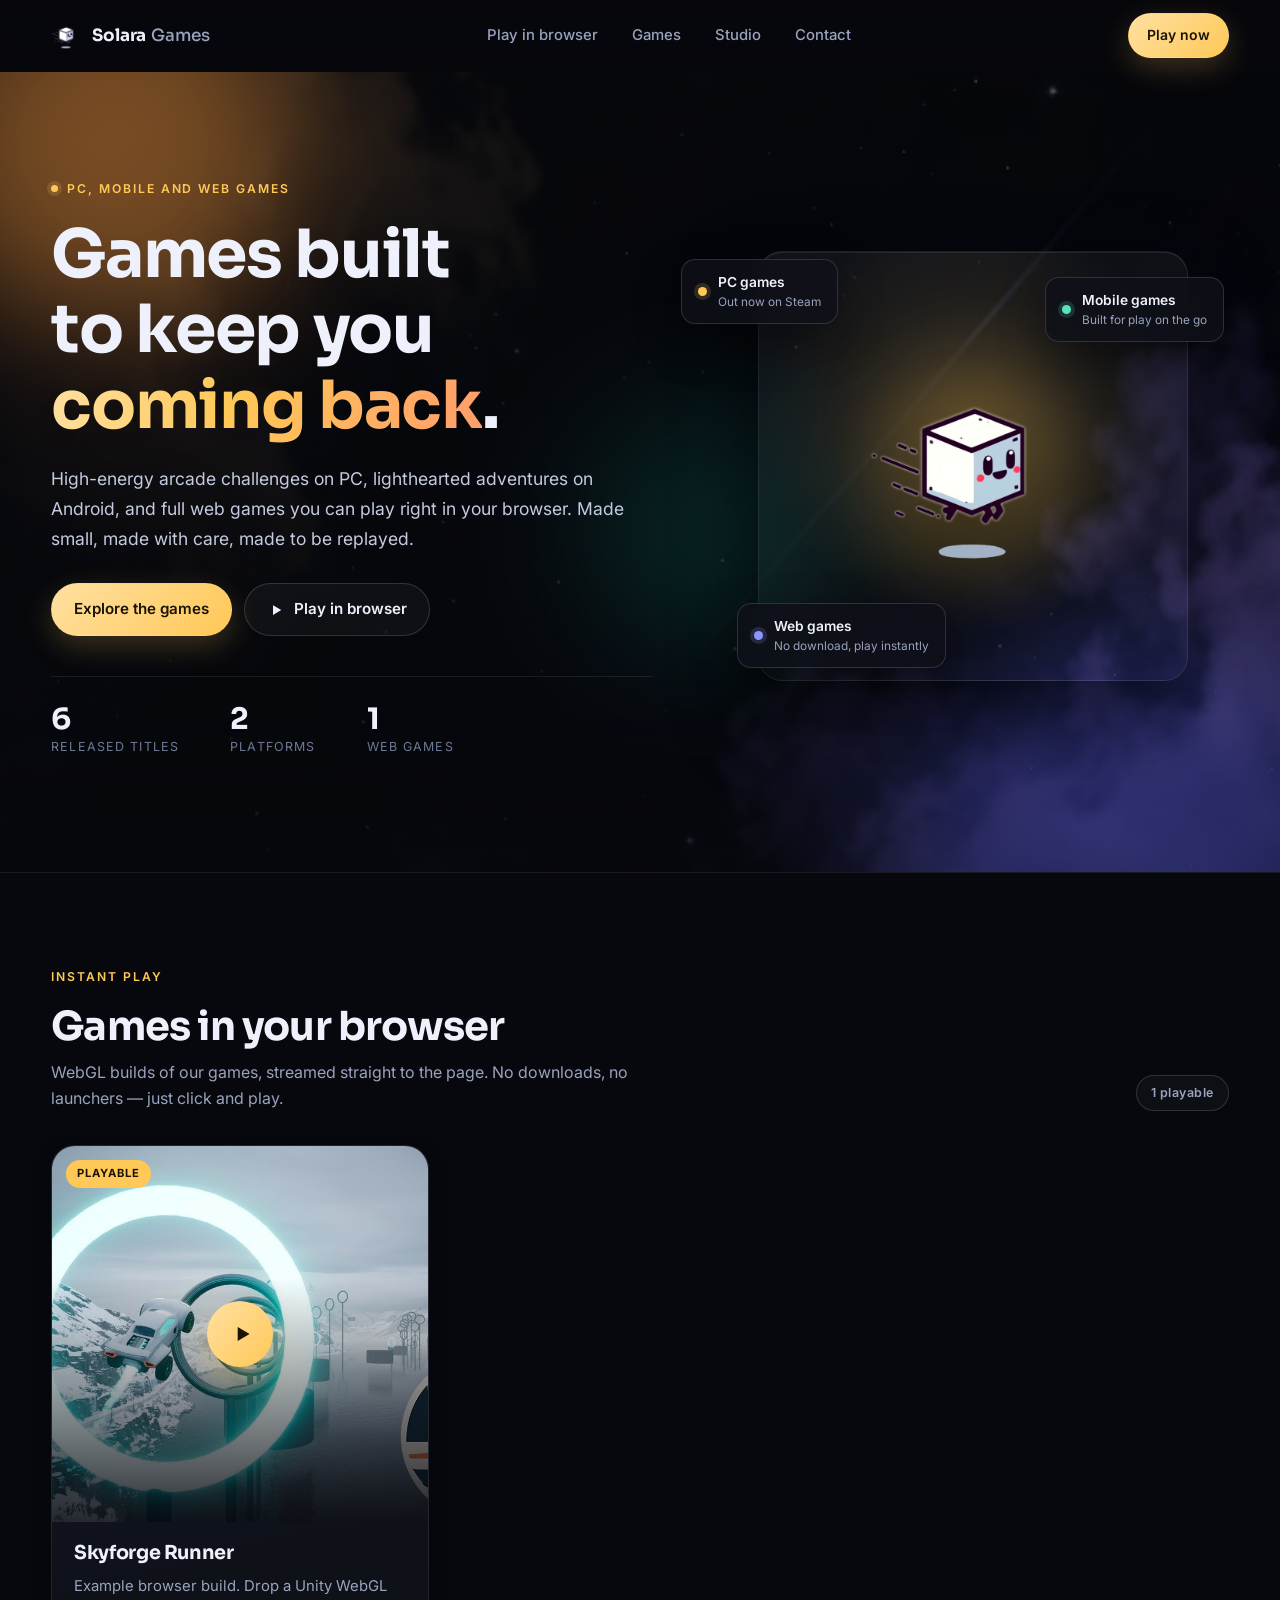
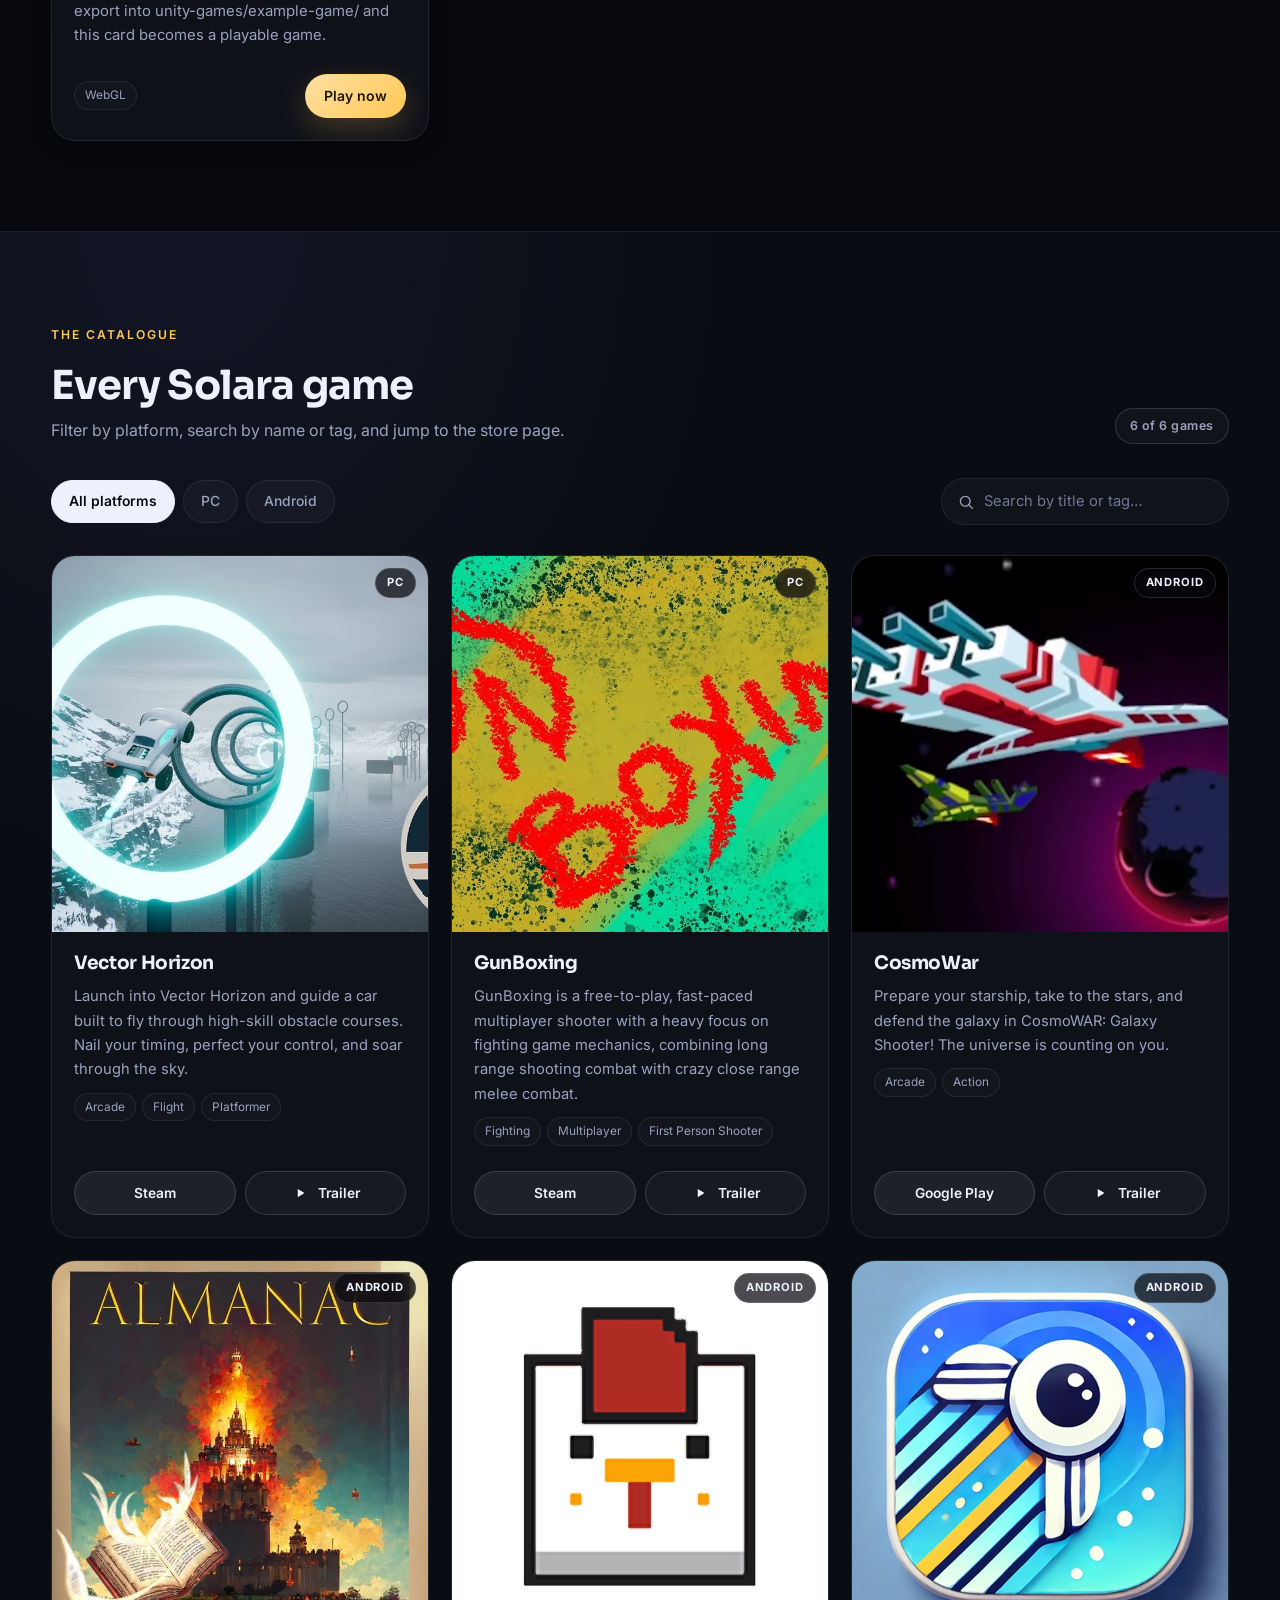
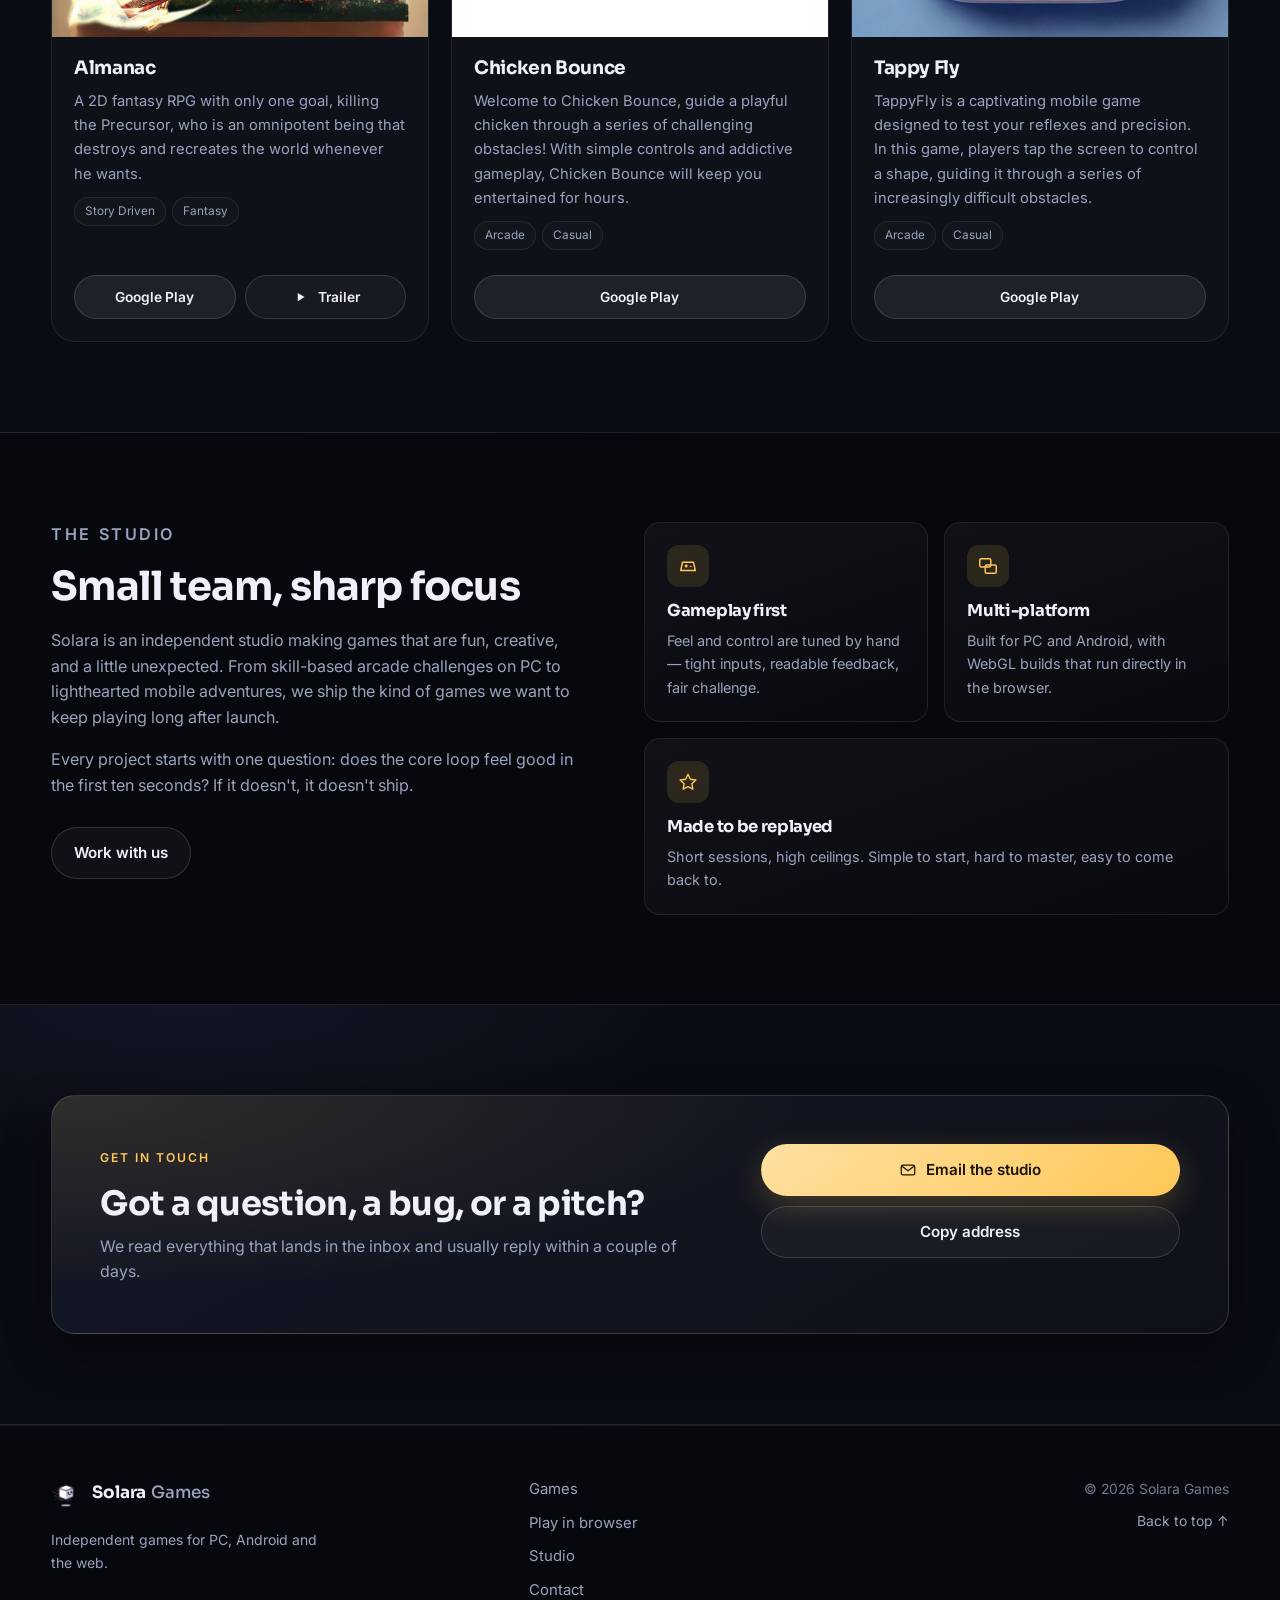
==== commit b7f8cd64: "text edit" ====
--- a/index.html
+++ b/index.html
@@ -58,11 +58,11 @@
 
     <div class="container hero-inner">
       <div class="hero-copy">
-        <p class="eyebrow"><span class="dot"></span>Independent game studio</p>
+        <p class="eyebrow"><span class="dot"></span>PC, mobile and web games</p>
         <h1>Games built to keep you <span class="grad-text">coming back</span>.</h1>
         <p class="lede">
-          High-energy arcade challenges on PC, lighthearted adventures on Android, and instant-play
-          demos right in your browser. Made small, made with care, made to be replayed.
+          High-energy arcade challenges on PC, lighthearted adventures on Android, and full web games
+          you can play right in your browser. Made small, made with care, made to be replayed.
         </p>
         <div class="hero-cta">
           <a class="btn btn-primary" href="#games">Explore the games</a>
@@ -83,7 +83,7 @@
             <dd id="statPlatforms">—</dd>
           </div>
           <div>
-            <dt>Browser demos</dt>
+            <dt>Web games</dt>
             <dd id="statWeb">—</dd>
           </div>
         </dl>
@@ -98,7 +98,7 @@
           <span class="float-dot"></span>
           <div>
             <strong>PC games</strong>
-            <small>Full releases on Steam</small>
+            <small>Out now on Steam</small>
           </div>
         </div>
         <div class="float-card float-c">
@@ -112,7 +112,7 @@
           <span class="float-dot web"></span>
           <div>
             <strong>Web games</strong>
-            <small>WebGL demos, play instantly</small>
+            <small>No download, play instantly</small>
           </div>
         </div>
       </div>
@@ -137,7 +137,7 @@
 
         <div class="web-grid" id="webGrid"></div>
         <p class="empty-state" id="webEmpty" hidden>
-          No browser builds are published right now. New WebGL demos land here first.
+          No web games are published right now. New WebGL builds land here first.
         </p>
       </div>
     </section>
--- a/assets/styles.css
+++ b/assets/styles.css
@@ -464,7 +464,7 @@
 
 .web-thumb {
   position: relative;
-  aspect-ratio: 16 / 9;
+  aspect-ratio: 1 / 1;
   background: #0b0d15;
   overflow: hidden;
 }
@@ -606,7 +606,7 @@
   box-shadow: var(--shadow);
 }
 
-.thumb { position: relative; aspect-ratio: 16 / 9; overflow: hidden; background: #0b0d15; }
+.thumb { position: relative; aspect-ratio: 1 / 1; overflow: hidden; background: #0b0d15; }
 .thumb img {
   width: 100%;
   height: 100%;
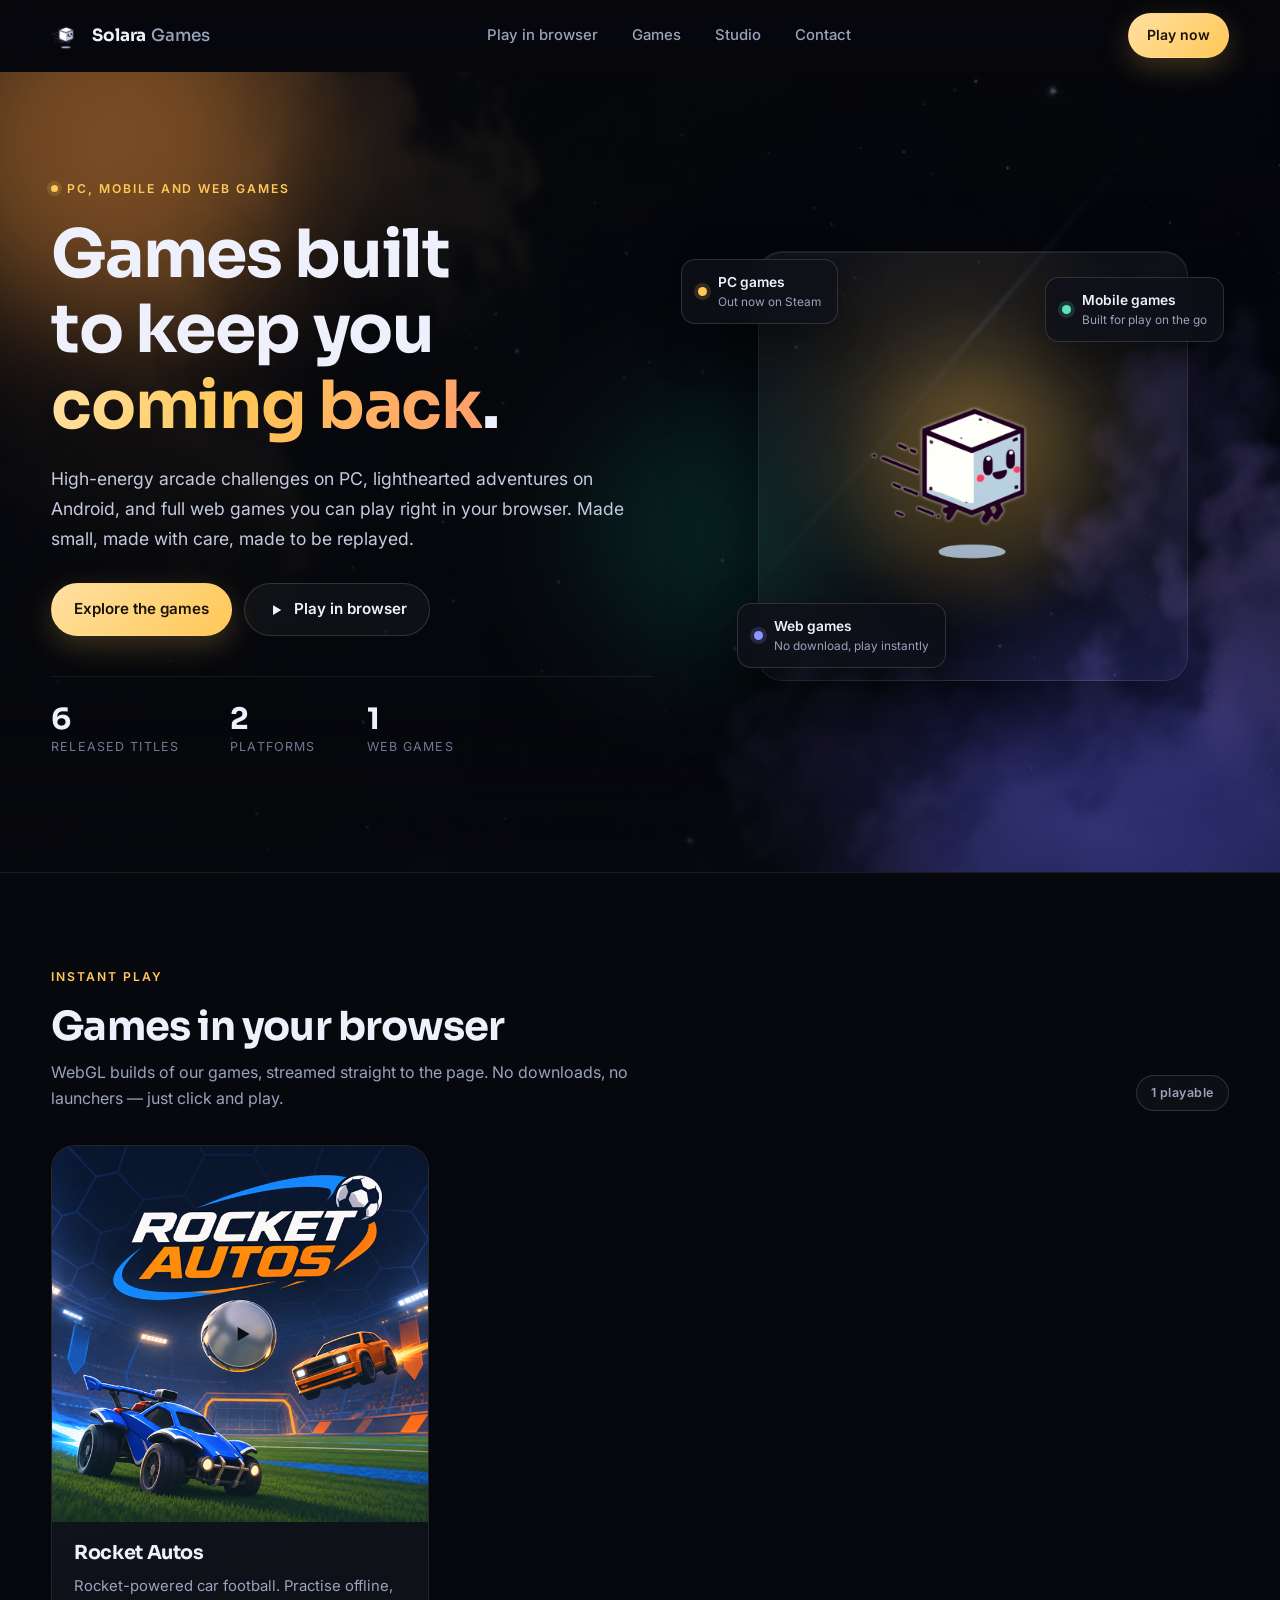
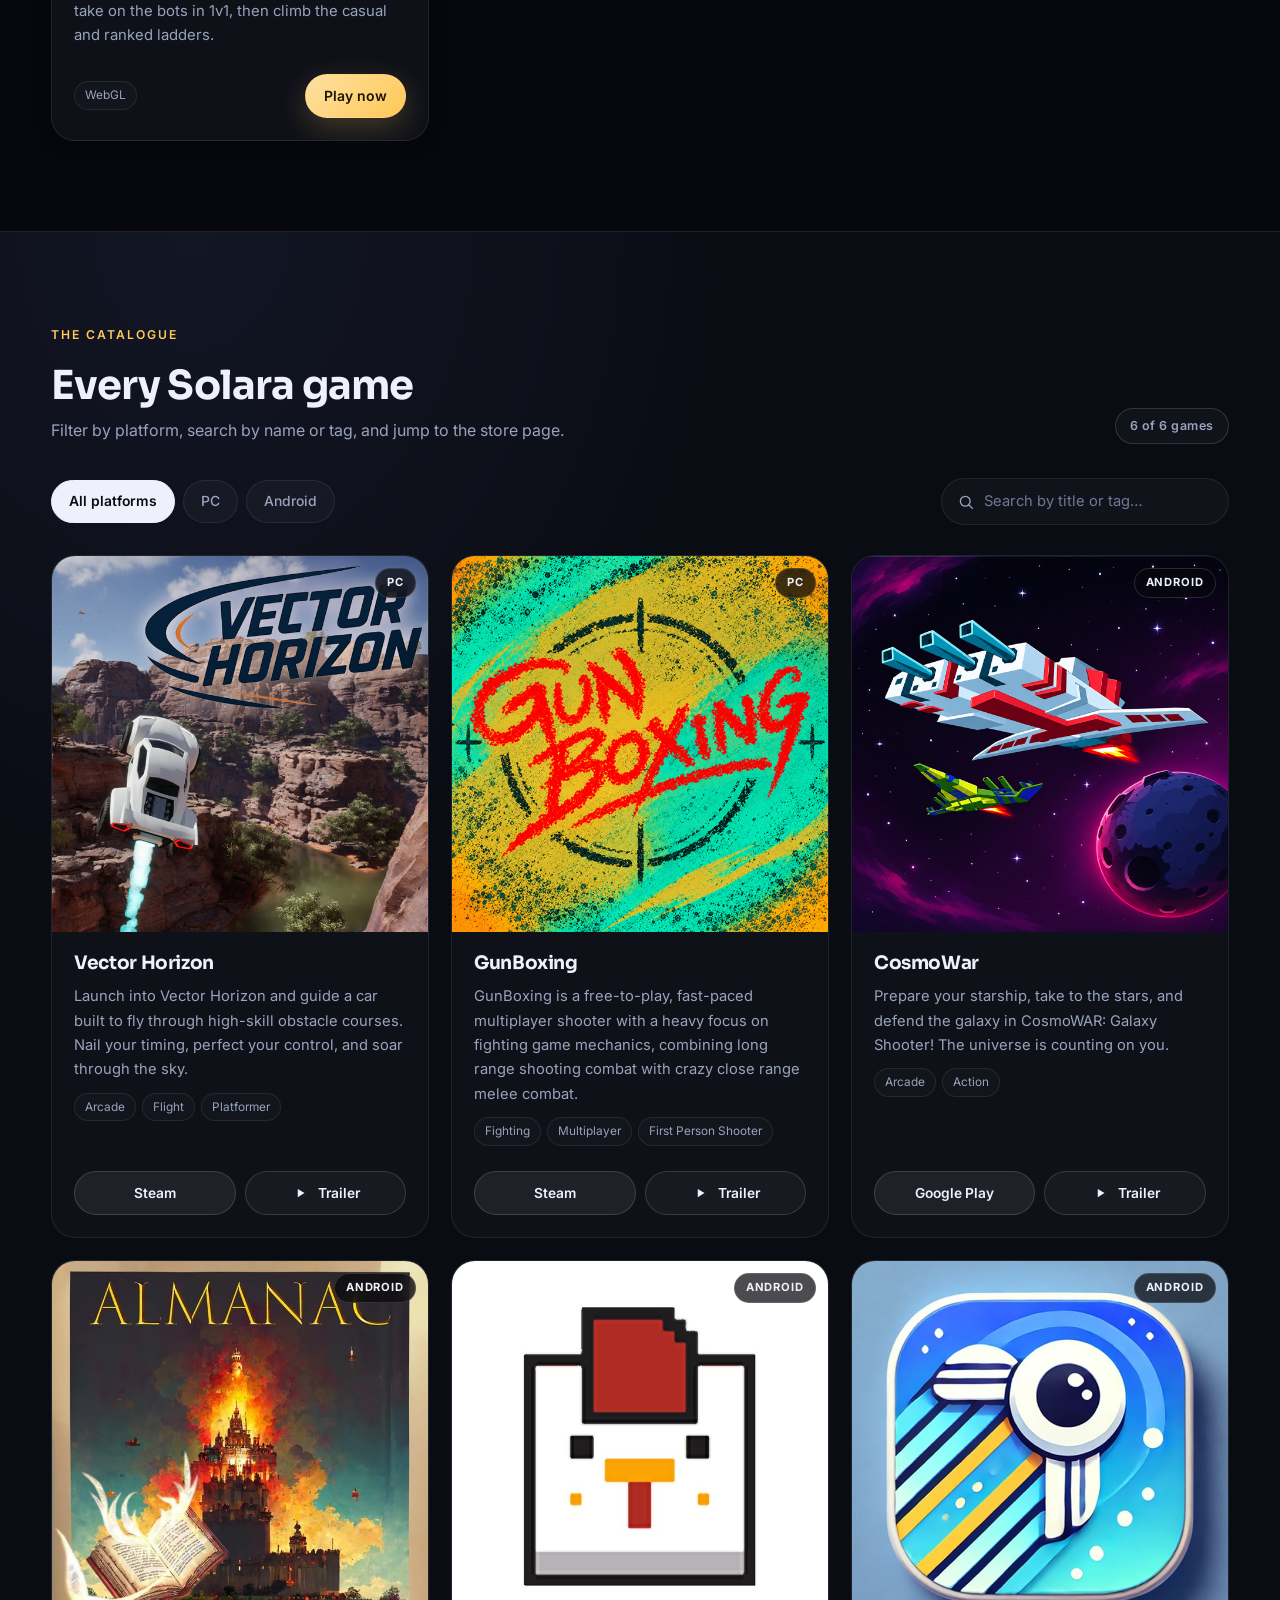
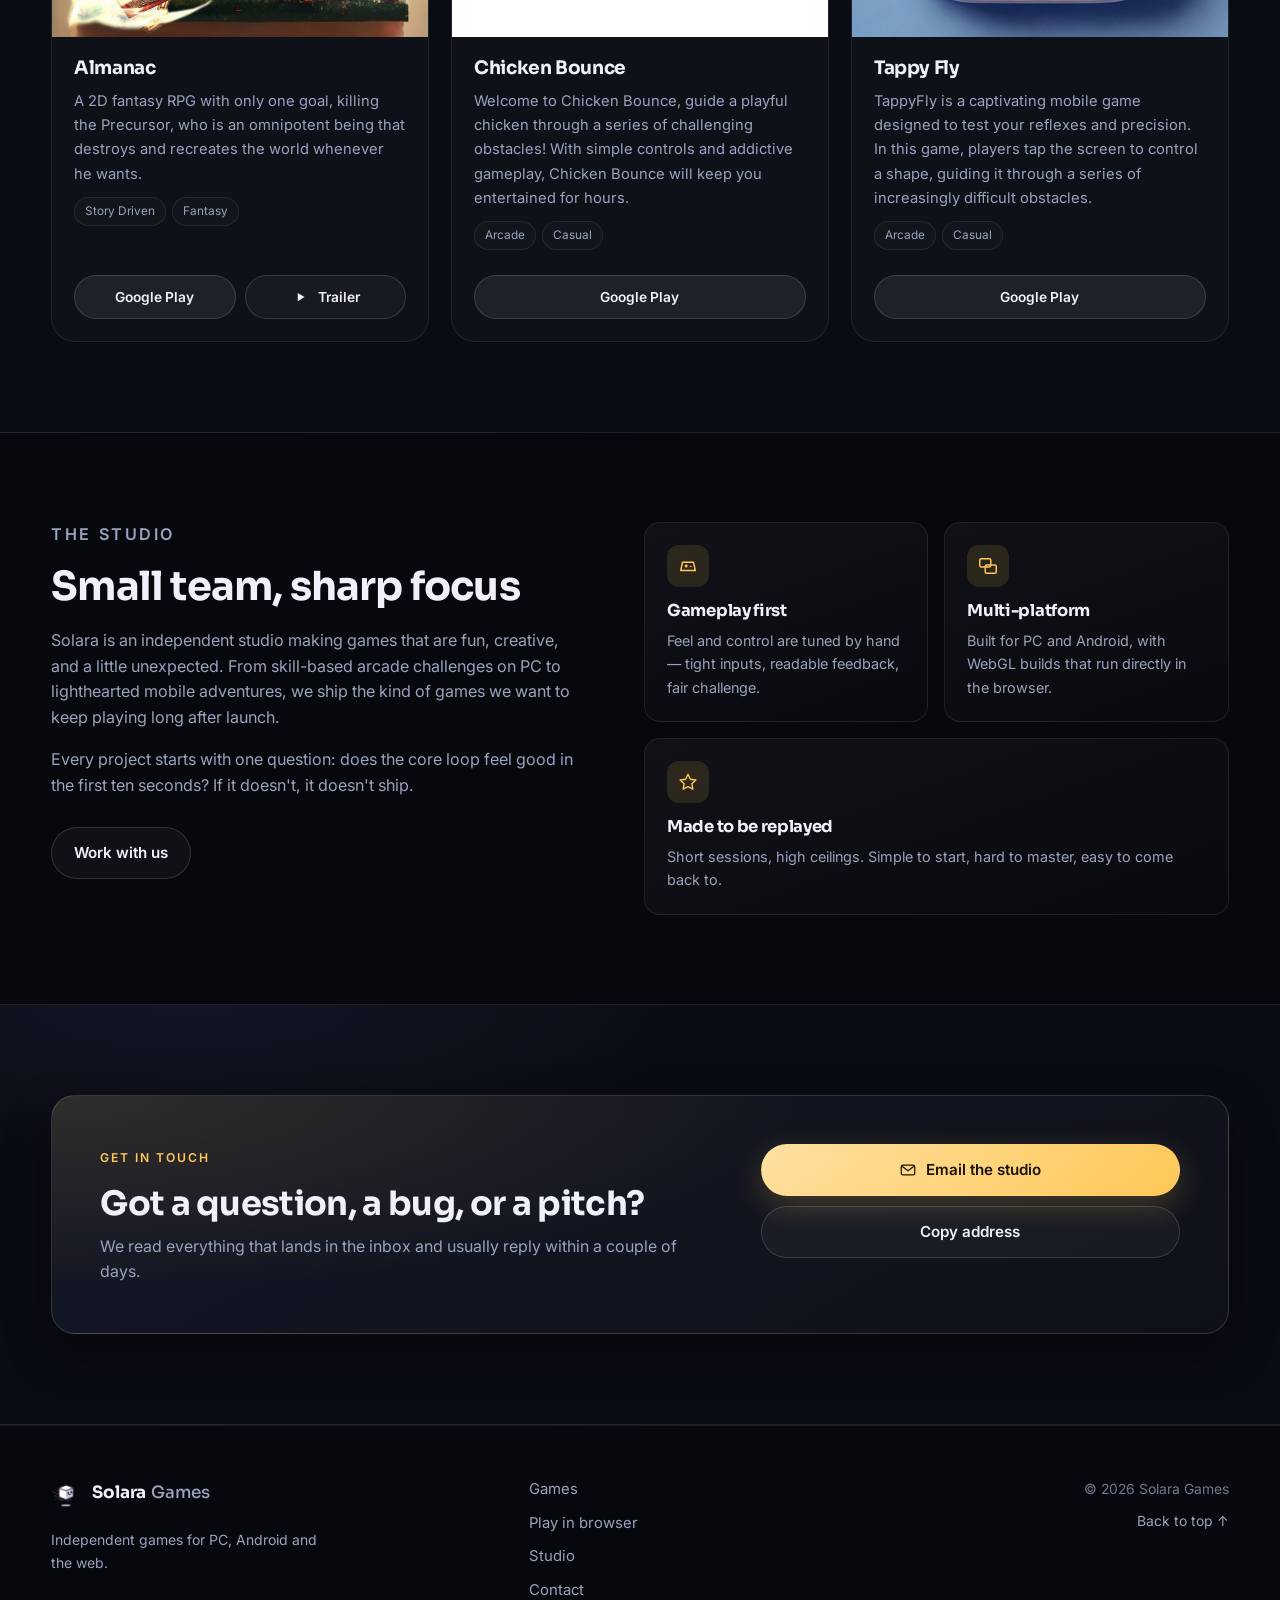
==== commit a2379983: "github pages web games player" ====
--- a/index.html
+++ b/index.html
@@ -301,12 +301,21 @@
   <!-- WebGL player -->
   <dialog id="playerModal" class="modal player-modal">
     <div class="modal-shell player-shell">
-      <div class="modal-bar">
-        <span class="modal-title" id="playerTitle">Game</span>
+      <div class="modal-bar player-bar">
+        <div class="player-head">
+          <span class="player-brand">Solara</span>
+          <span class="player-divider" aria-hidden="true"></span>
+          <span class="modal-title" id="playerTitle">Game</span>
+        </div>
         <div class="player-controls">
-          <button class="icon-btn wide" id="playerFullscreen" aria-label="Toggle fullscreen">
-            <svg viewBox="0 0 24 24" aria-hidden="true">
+          <button class="icon-btn wide" id="playerFullscreen" aria-label="Enter fullscreen"
+            aria-pressed="false">
+            <svg class="fs-expand" viewBox="0 0 24 24" aria-hidden="true">
               <path d="M4 9V4h5M15 4h5v5M20 15v5h-5M9 20H4v-5" fill="none" stroke="currentColor"
+                stroke-width="1.8" stroke-linecap="round" stroke-linejoin="round" />
+            </svg>
+            <svg class="fs-compress" viewBox="0 0 24 24" aria-hidden="true">
+              <path d="M9 4v5H4M20 9h-5V4M15 20v-5h5M4 15h5v5" fill="none" stroke="currentColor"
                 stroke-width="1.8" stroke-linecap="round" stroke-linejoin="round" />
             </svg>
           </button>
@@ -317,6 +326,7 @@
         <iframe id="playerFrame" src="" title="Playable game"
           allow="fullscreen; gamepad; autoplay; clipboard-write; encrypted-media; accelerometer; gyroscope"></iframe>
         <div class="player-overlay" id="playerOverlay">
+          <img src="assets/solara-logo.png" alt="" class="overlay-logo">
           <span class="spinner" aria-hidden="true"></span>
           <p id="playerMessage">Loading the build…</p>
         </div>
--- a/assets/styles.css
+++ b/assets/styles.css
@@ -475,14 +475,7 @@
   transition: transform .5s var(--ease), filter .3s var(--ease);
   filter: saturate(1.05);
 }
-.web-card:hover .web-thumb img { transform: scale(1.05); filter: saturate(1.15) brightness(.82); }
-.web-thumb::after {
-  content: "";
-  position: absolute;
-  inset: 0;
-  background: linear-gradient(to top, rgba(7, 8, 13, .85), transparent 65%);
-  pointer-events: none;
-}
+.web-card:hover .web-thumb img { transform: scale(1.05); filter: saturate(1.15); }
 
 .web-play { position: absolute; inset: 0; display: grid; place-items: center; z-index: 2; }
 .play-btn {
@@ -490,30 +483,21 @@
   place-items: center;
   width: 66px;
   height: 66px;
-  border: none;
+  border: 1px solid rgba(255, 255, 255, .35);
   border-radius: 50%;
-  background: linear-gradient(135deg, var(--brand-soft), var(--brand));
-  color: var(--brand-ink);
+  background: rgba(255, 255, 255, .22);
+  -webkit-backdrop-filter: blur(2px);
+  backdrop-filter: blur(2px);
+  color: #0b0d15;
   cursor: pointer;
-  box-shadow: 0 14px 34px rgba(255, 200, 87, .35);
-  transition: transform .25s var(--ease), box-shadow .25s var(--ease);
+  box-shadow: none;
+  transition: transform .25s var(--ease), background .25s var(--ease), border-color .25s var(--ease);
 }
 .play-btn svg { width: 26px; height: 26px; margin-left: 4px; }
-.web-card:hover .play-btn { transform: scale(1.08); box-shadow: 0 18px 44px rgba(255, 200, 87, .45); }
-
-.web-tag {
-  position: absolute;
-  top: 14px;
-  left: 14px;
-  z-index: 2;
-  padding: 5px 11px;
-  border-radius: 999px;
-  font-size: .7rem;
-  font-weight: 700;
-  letter-spacing: .09em;
-  text-transform: uppercase;
-  color: var(--brand-ink);
-  background: var(--brand);
+.web-card:hover .play-btn {
+  transform: scale(1.08);
+  background: rgba(255, 255, 255, .34);
+  border-color: rgba(255, 255, 255, .5);
 }
 
 .web-body { padding: 20px 22px 22px; display: flex; flex-direction: column; gap: 10px; flex: 1; }
@@ -812,8 +796,48 @@
 
 /* webgl player */
 .player-modal { width: min(1280px, 96vw); }
-.player-shell { display: flex; flex-direction: column; }
+.player-shell { display: flex; flex-direction: column; border-color: rgba(255, 200, 87, .16); }
 .player-controls { display: flex; align-items: center; gap: 8px; }
+
+/* branded player bar */
+.player-bar {
+  position: relative;
+  padding-left: 16px;
+  background: linear-gradient(90deg, rgba(255, 200, 87, .08), rgba(20, 24, 38, .9) 42%);
+}
+.player-bar::before {
+  content: "";
+  position: absolute;
+  top: 0;
+  left: 18px;
+  right: 18px;
+  height: 1px;
+  background: linear-gradient(90deg, transparent, rgba(255, 200, 87, .5) 22%, rgba(255, 200, 87, .5) 55%, transparent);
+  pointer-events: none;
+}
+.player-head { display: flex; align-items: center; gap: 12px; min-width: 0; }
+.player-brand {
+  display: inline-flex;
+  align-items: center;
+  flex: none;
+  font-family: Sora, Inter, sans-serif;
+  font-size: .72rem;
+  font-weight: 700;
+  letter-spacing: .18em;
+  text-transform: uppercase;
+  color: var(--brand);
+}
+.player-divider { width: 1px; height: 20px; flex: none; background: var(--border-strong); }
+.player-bar .modal-title {
+  overflow: hidden;
+  text-overflow: ellipsis;
+  white-space: nowrap;
+  font-size: .98rem;
+}
+#playerFullscreen .fs-compress { display: none; }
+#playerFullscreen.is-fs .fs-expand { display: none; }
+#playerFullscreen.is-fs .fs-compress { display: block; }
+
 .player-stage {
   position: relative;
   width: 100%;
@@ -822,9 +846,19 @@
   background: #05060a;
 }
 .player-stage iframe { width: 100%; height: 100%; border: 0; display: block; }
-.player-modal:fullscreen .player-shell,
-.player-modal:fullscreen .player-stage { height: 100%; max-height: none; aspect-ratio: auto; }
-.player-modal:fullscreen .player-stage iframe { height: 100%; }
+
+/* the stage itself goes fullscreen, so the toolbar hides and the game fills the screen */
+.player-stage:fullscreen,
+.player-stage:-webkit-full-screen {
+  width: 100%;
+  height: 100%;
+  max-height: none;
+  aspect-ratio: auto;
+  border: 0;
+  background: #000;
+}
+.player-stage:fullscreen iframe,
+.player-stage:-webkit-full-screen iframe { width: 100%; height: 100%; }
 
 .player-overlay {
   position: absolute;
@@ -842,6 +876,13 @@
 }
 .player-overlay.hidden { opacity: 0; visibility: hidden; }
 .player-overlay p { max-width: 46ch; font-size: .93rem; line-height: 1.6; }
+.overlay-logo {
+  width: 54px;
+  height: 54px;
+  object-fit: contain;
+  opacity: .5;
+  filter: drop-shadow(0 6px 24px rgba(255, 200, 87, .3));
+}
 .spinner {
   width: 34px;
   height: 34px;
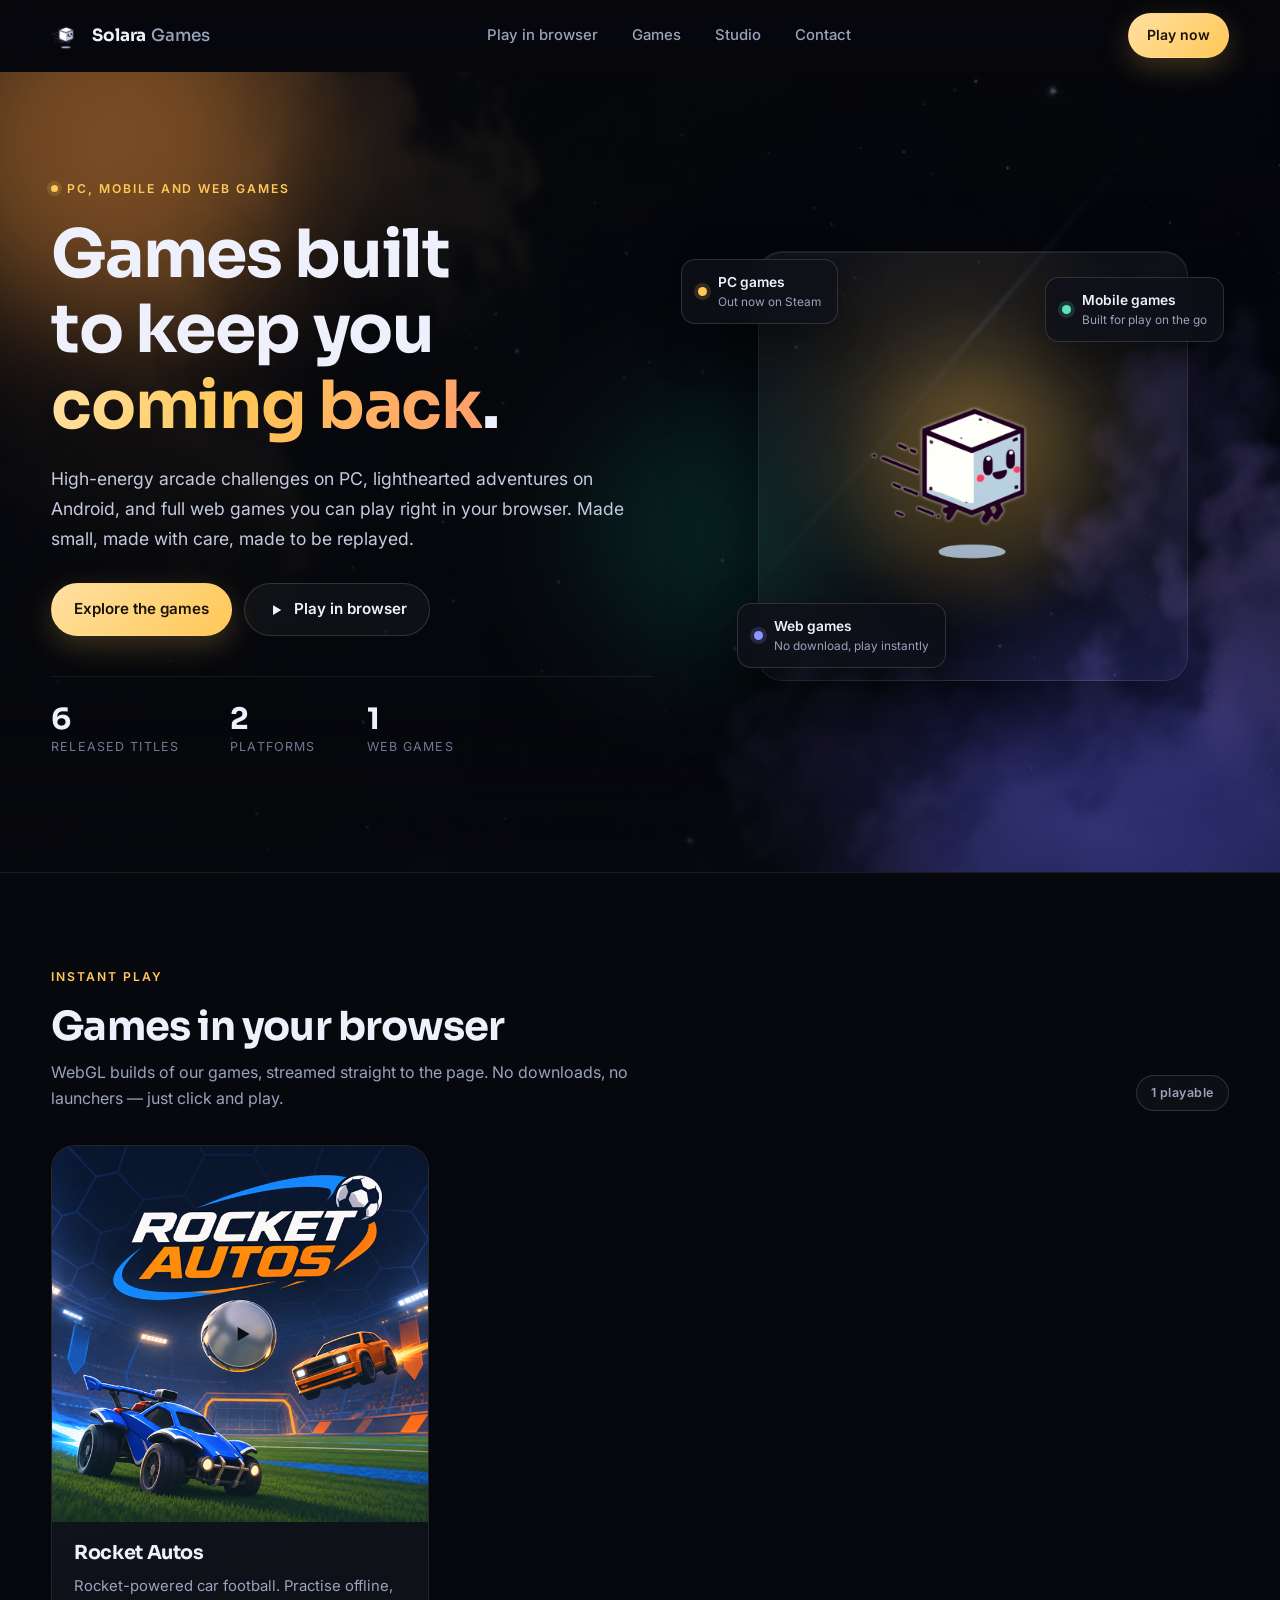
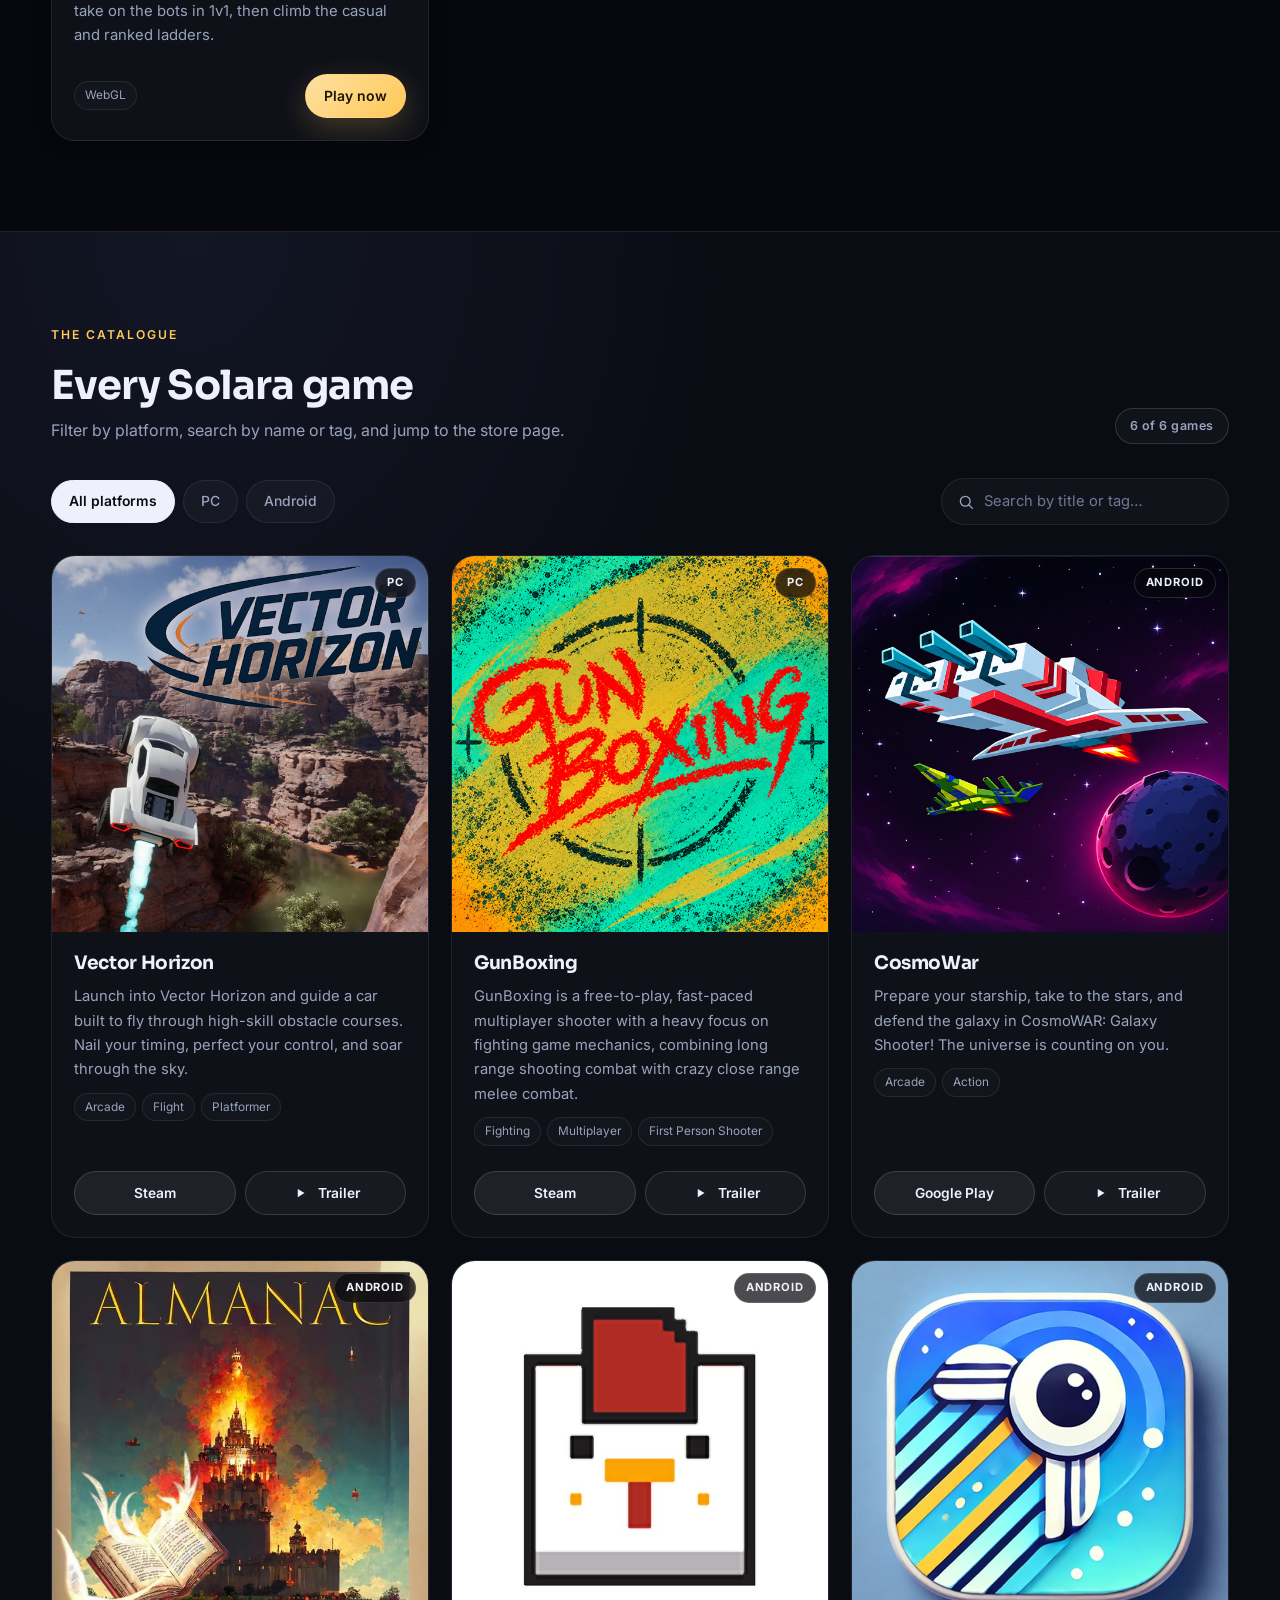
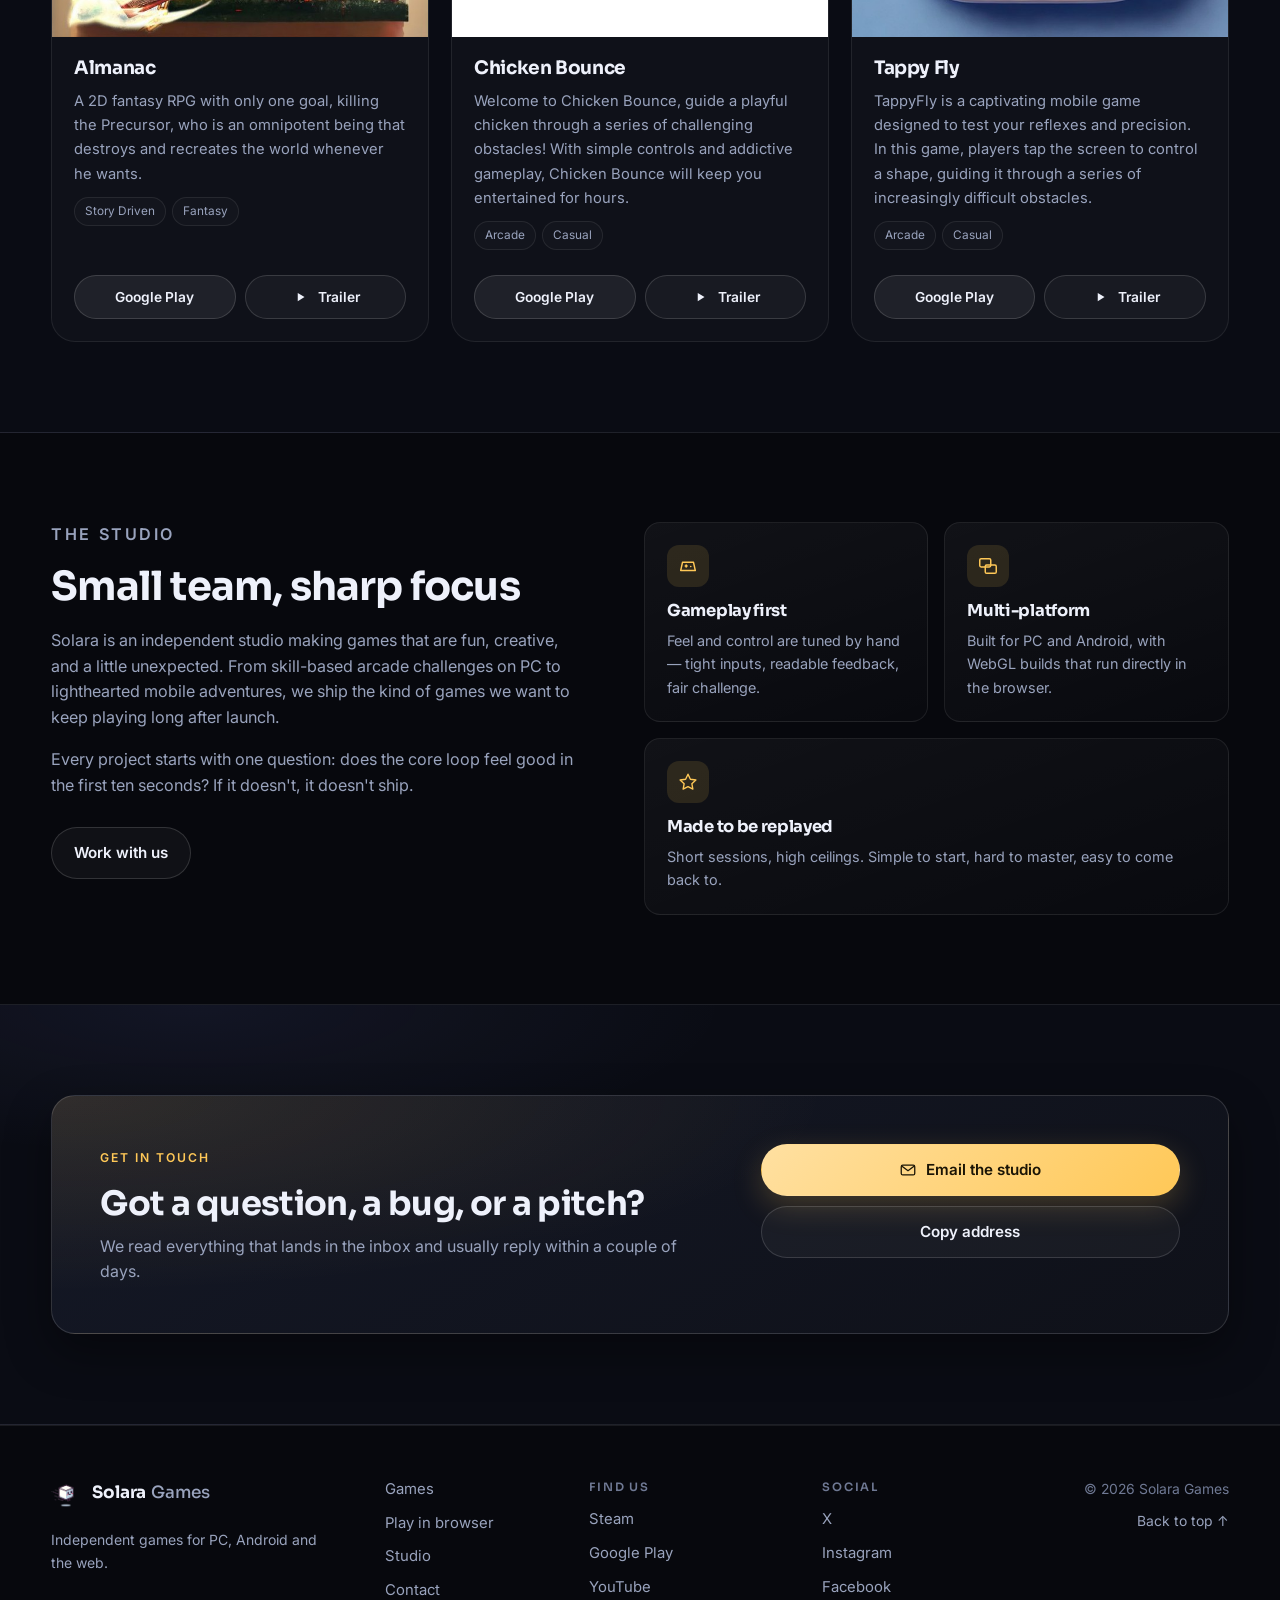
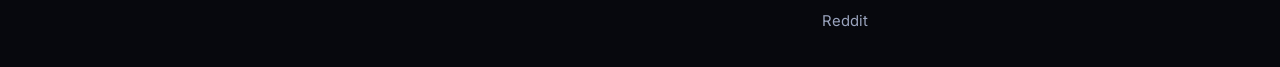
==== commit 7c7d9b75: "updated footer" ====
--- a/index.html
+++ b/index.html
@@ -276,6 +276,25 @@
         <a href="#about">Studio</a>
         <a href="#contact">Contact</a>
       </nav>
+      <div class="footer-links">
+        <p class="footer-heading">Find us</p>
+        <nav class="footer-nav" aria-label="Stores and social">
+          <a href="https://store.steampowered.com/search/?developer=Solara" target="_blank" rel="noopener">Steam</a>
+          <a href="https://play.google.com/store/apps/dev?id=8063280962448575933" target="_blank"
+            rel="noopener">Google Play</a>
+          <a href="https://www.youtube.com/@solaragames" target="_blank" rel="noopener">YouTube</a>
+        </nav>
+      </div>
+      <div class="footer-links">
+        <p class="footer-heading">Social</p>
+        <nav class="footer-nav" aria-label="Social media">
+          <a href="https://x.com/solaragames" target="_blank" rel="noopener">X</a>
+          <a href="https://www.instagram.com/solara_games/" target="_blank" rel="noopener">Instagram</a>
+          <a href="https://www.facebook.com/profile.php?id=61563497408975" target="_blank"
+            rel="noopener">Facebook</a>
+          <a href="https://www.reddit.com/r/solaragames/" target="_blank" rel="noopener">Reddit</a>
+        </nav>
+      </div>
       <div class="footer-meta">
         <span>© <span id="year"></span> Solara Games</span>
         <a href="#top">Back to top ↑</a>
--- a/assets/styles.css
+++ b/assets/styles.css
@@ -717,9 +717,18 @@
 }
 .footer-inner {
   display: grid;
-  grid-template-columns: 1.2fr .8fr 1fr;
+  grid-template-columns: 1.05fr .6fr .7fr .8fr auto;
   gap: 32px;
   align-items: start;
+}
+.footer-heading {
+  margin: 0 0 12px;
+  font-family: Sora, Inter, sans-serif;
+  font-size: .72rem;
+  font-weight: 600;
+  letter-spacing: .16em;
+  text-transform: uppercase;
+  color: var(--muted-2);
 }
 .footer-brand p { margin-top: 14px; max-width: 32ch; }
 .footer-nav { display: flex; flex-direction: column; gap: 10px; }
@@ -913,6 +922,7 @@
   .footer-inner { grid-template-columns: 1fr 1fr; }
   .footer-meta { grid-column: span 2; align-items: flex-start; flex-direction: row; justify-content: space-between; }
 }
+
 
 @media (max-width: 860px) {
   .nav-links {
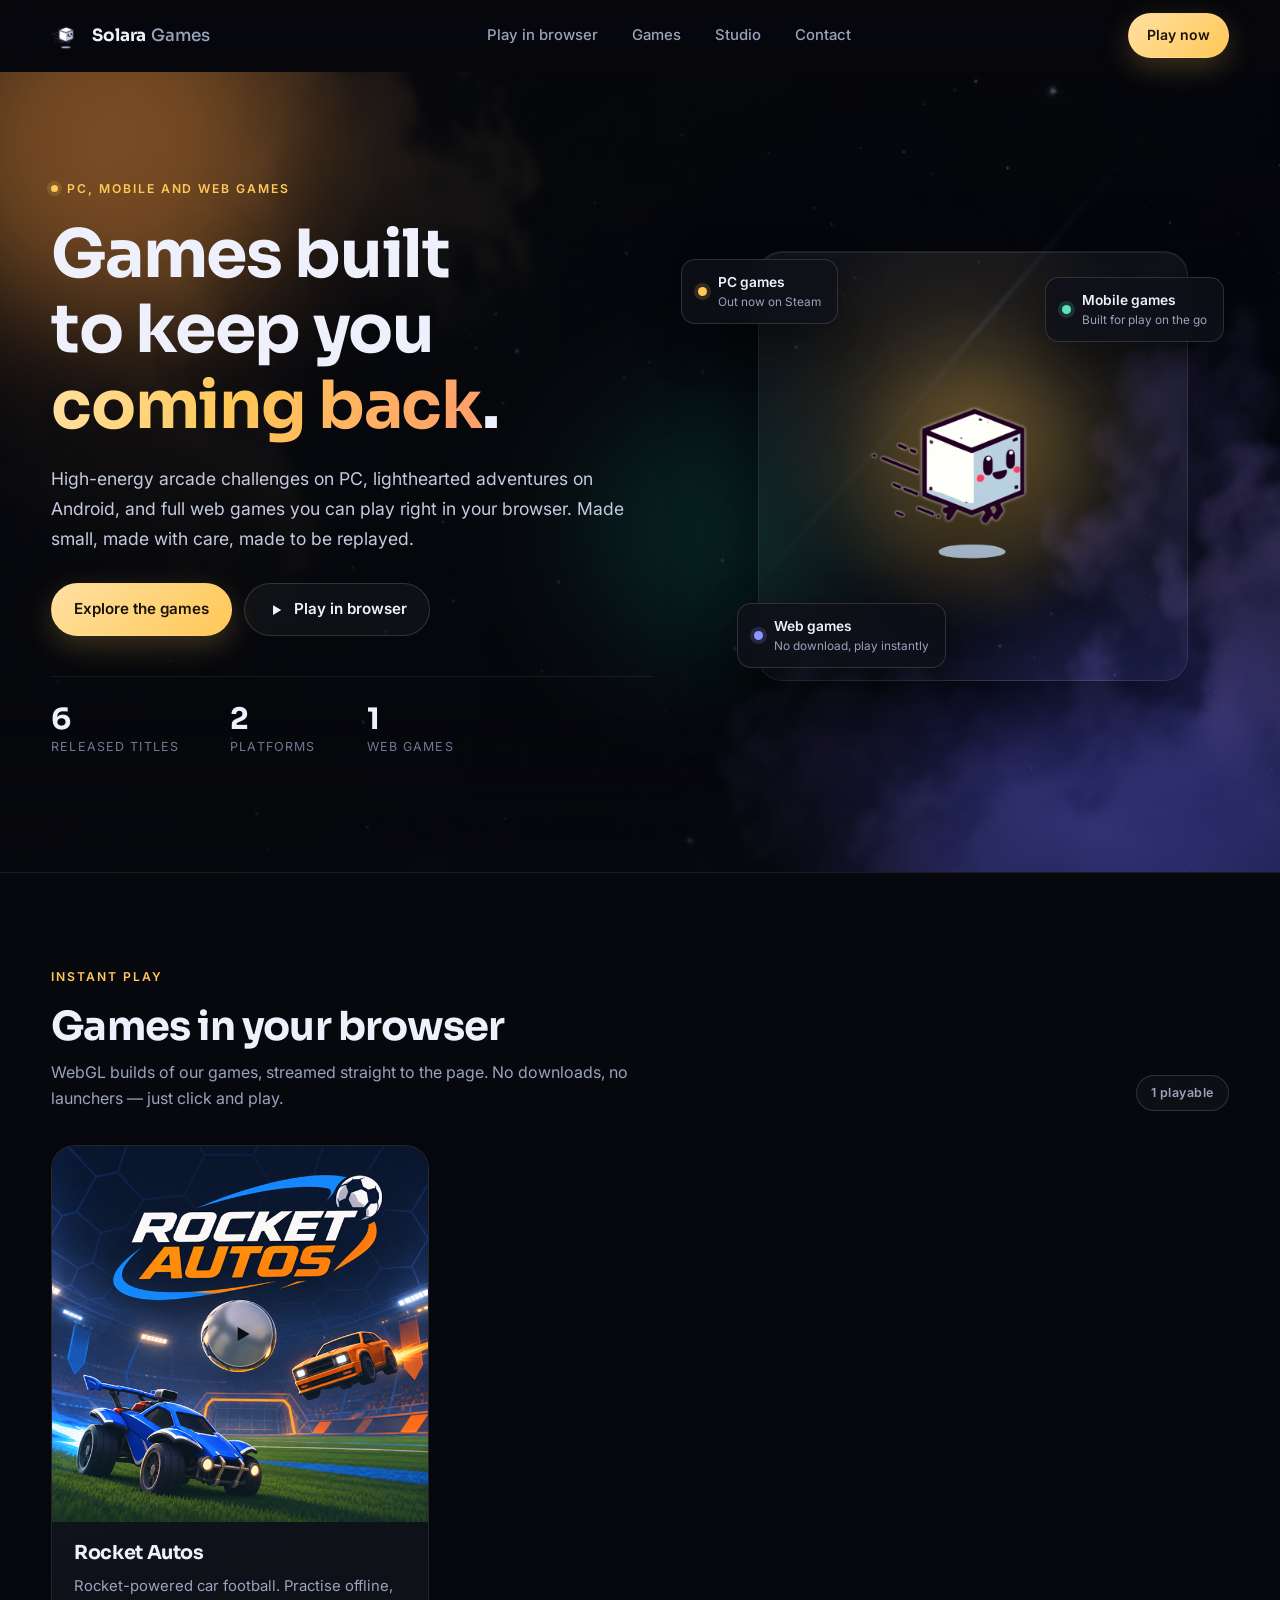
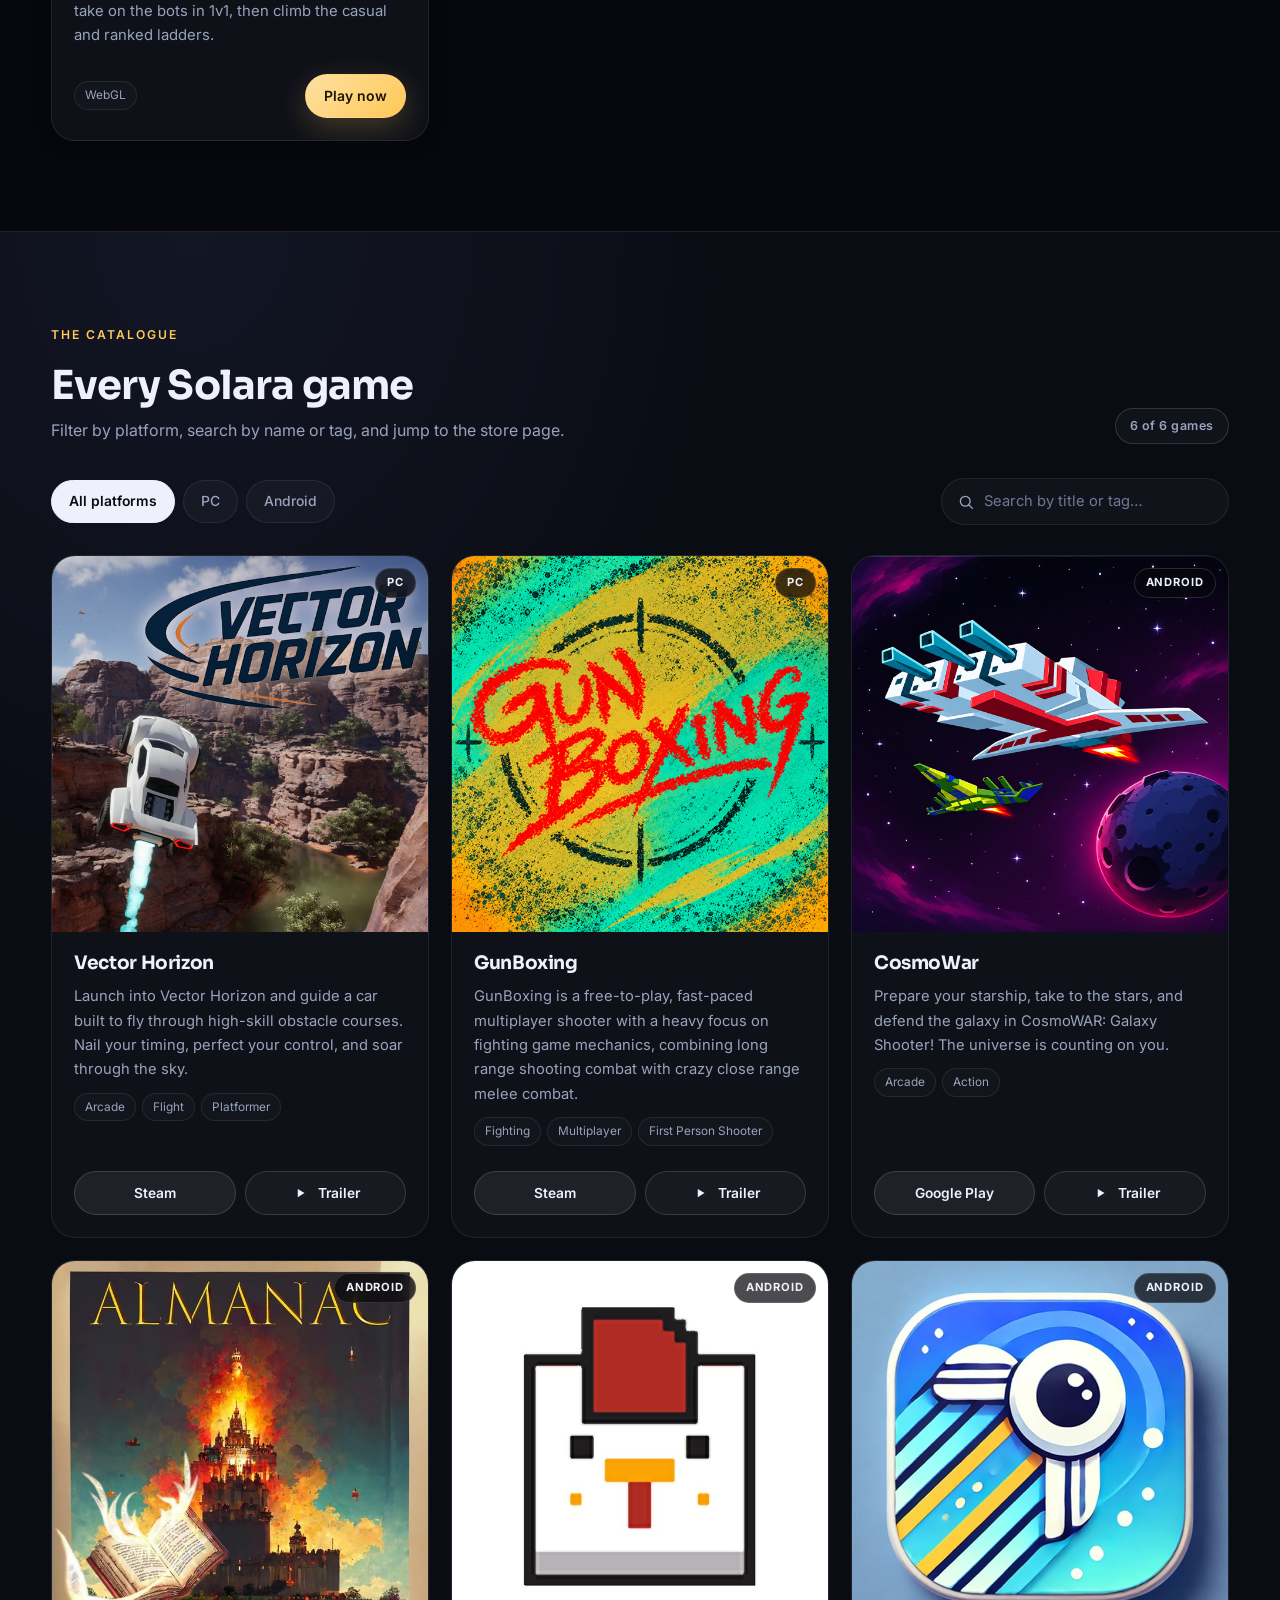
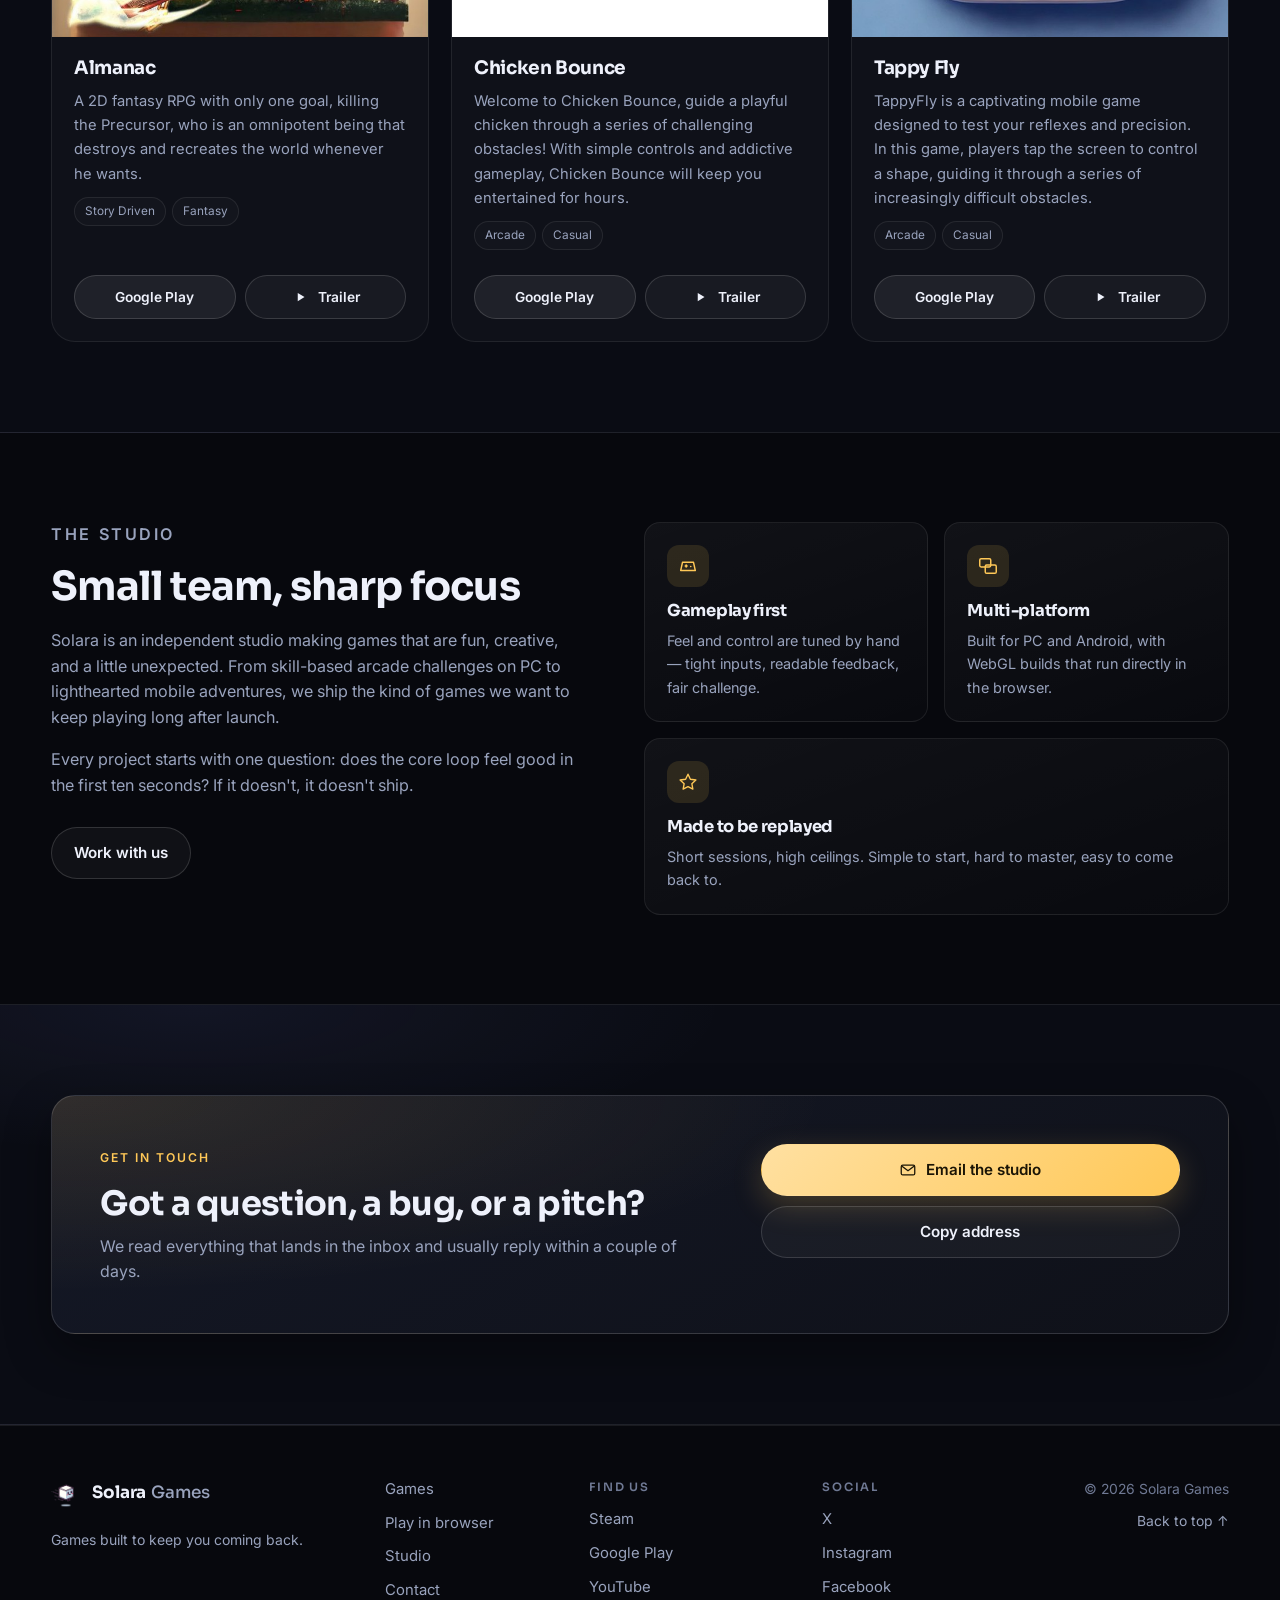
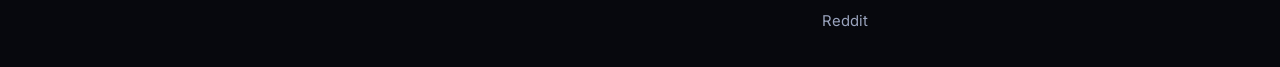
==== commit 1117e44c: "Update index.html" ====
--- a/index.html
+++ b/index.html
@@ -268,7 +268,7 @@
           <img src="assets/solara-logo.png" alt="" class="logo-img">
           <span class="name">Solara<span class="name-thin">Games</span></span>
         </a>
-        <p class="muted small">Independent games for PC, Android and the web.</p>
+        <p class="muted small">Games built to keep you coming back.</p>
       </div>
       <nav class="footer-nav" aria-label="Footer">
         <a href="#games">Games</a>
